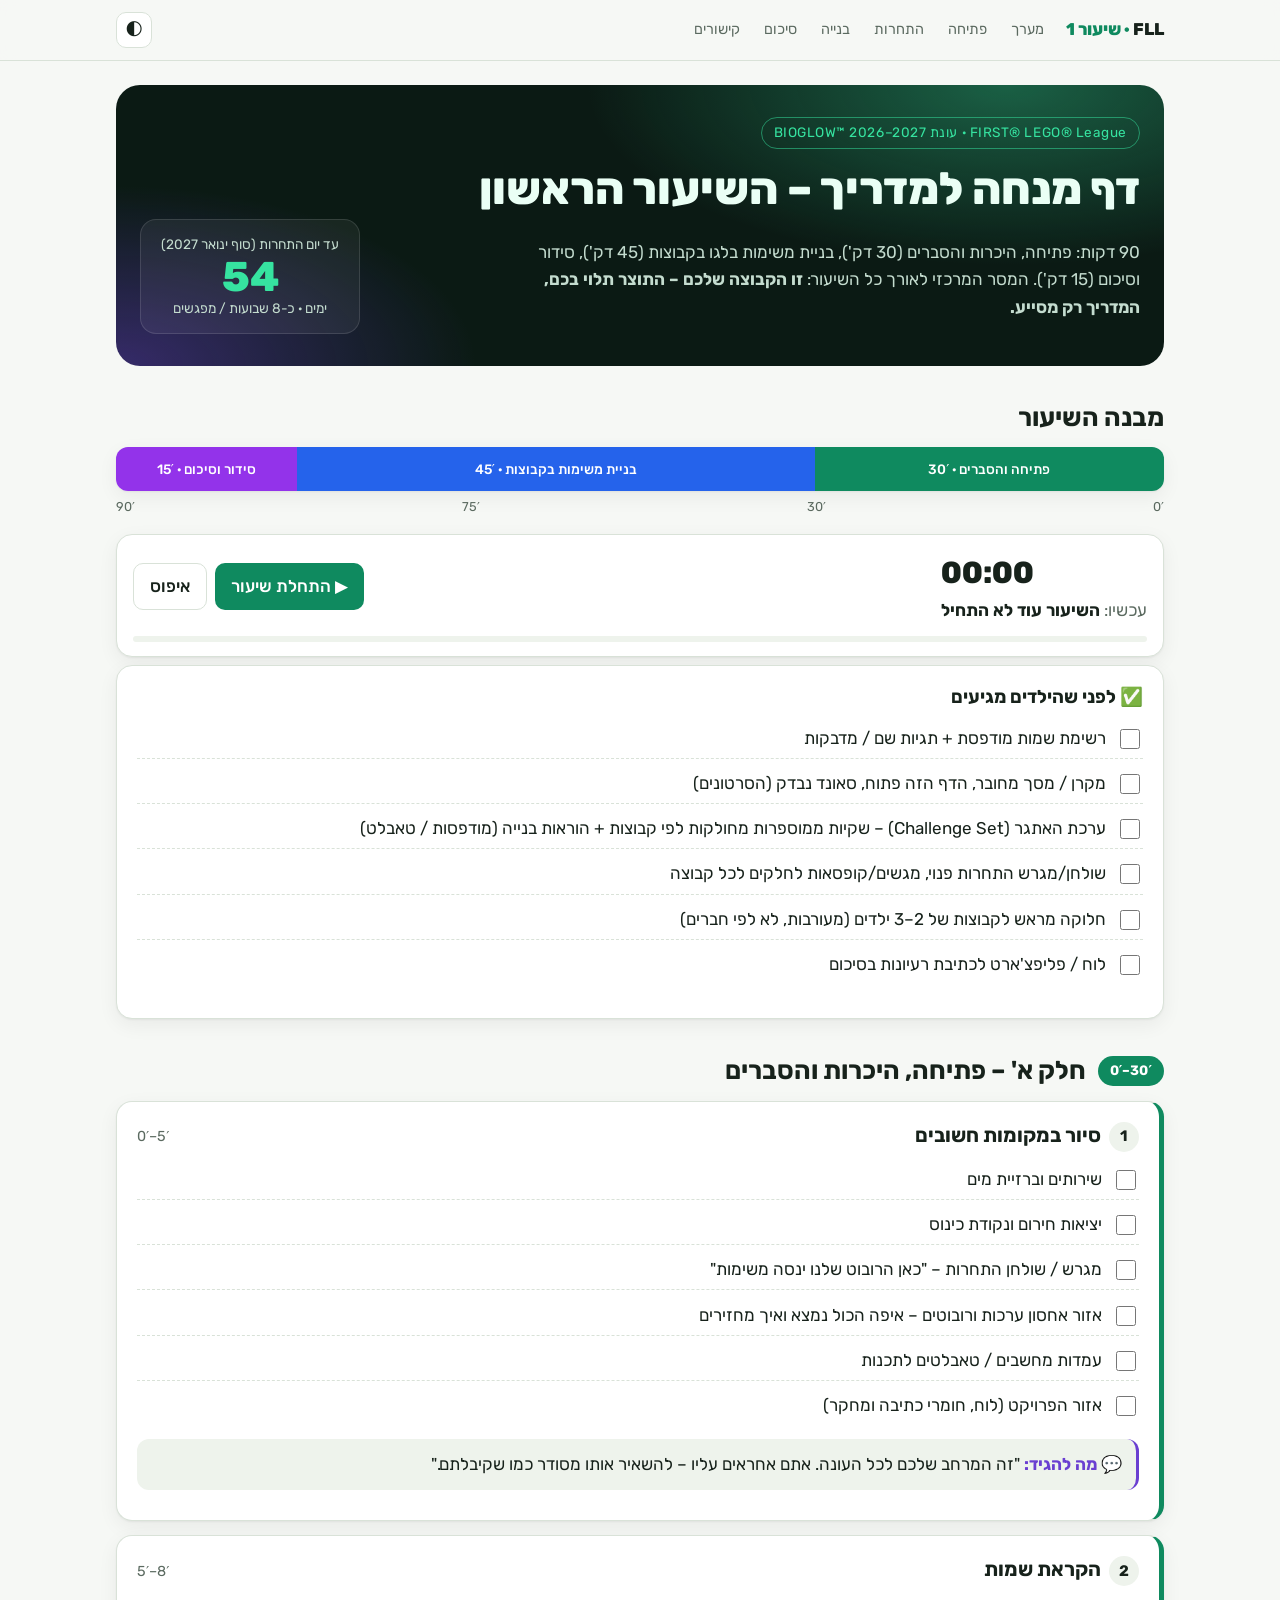
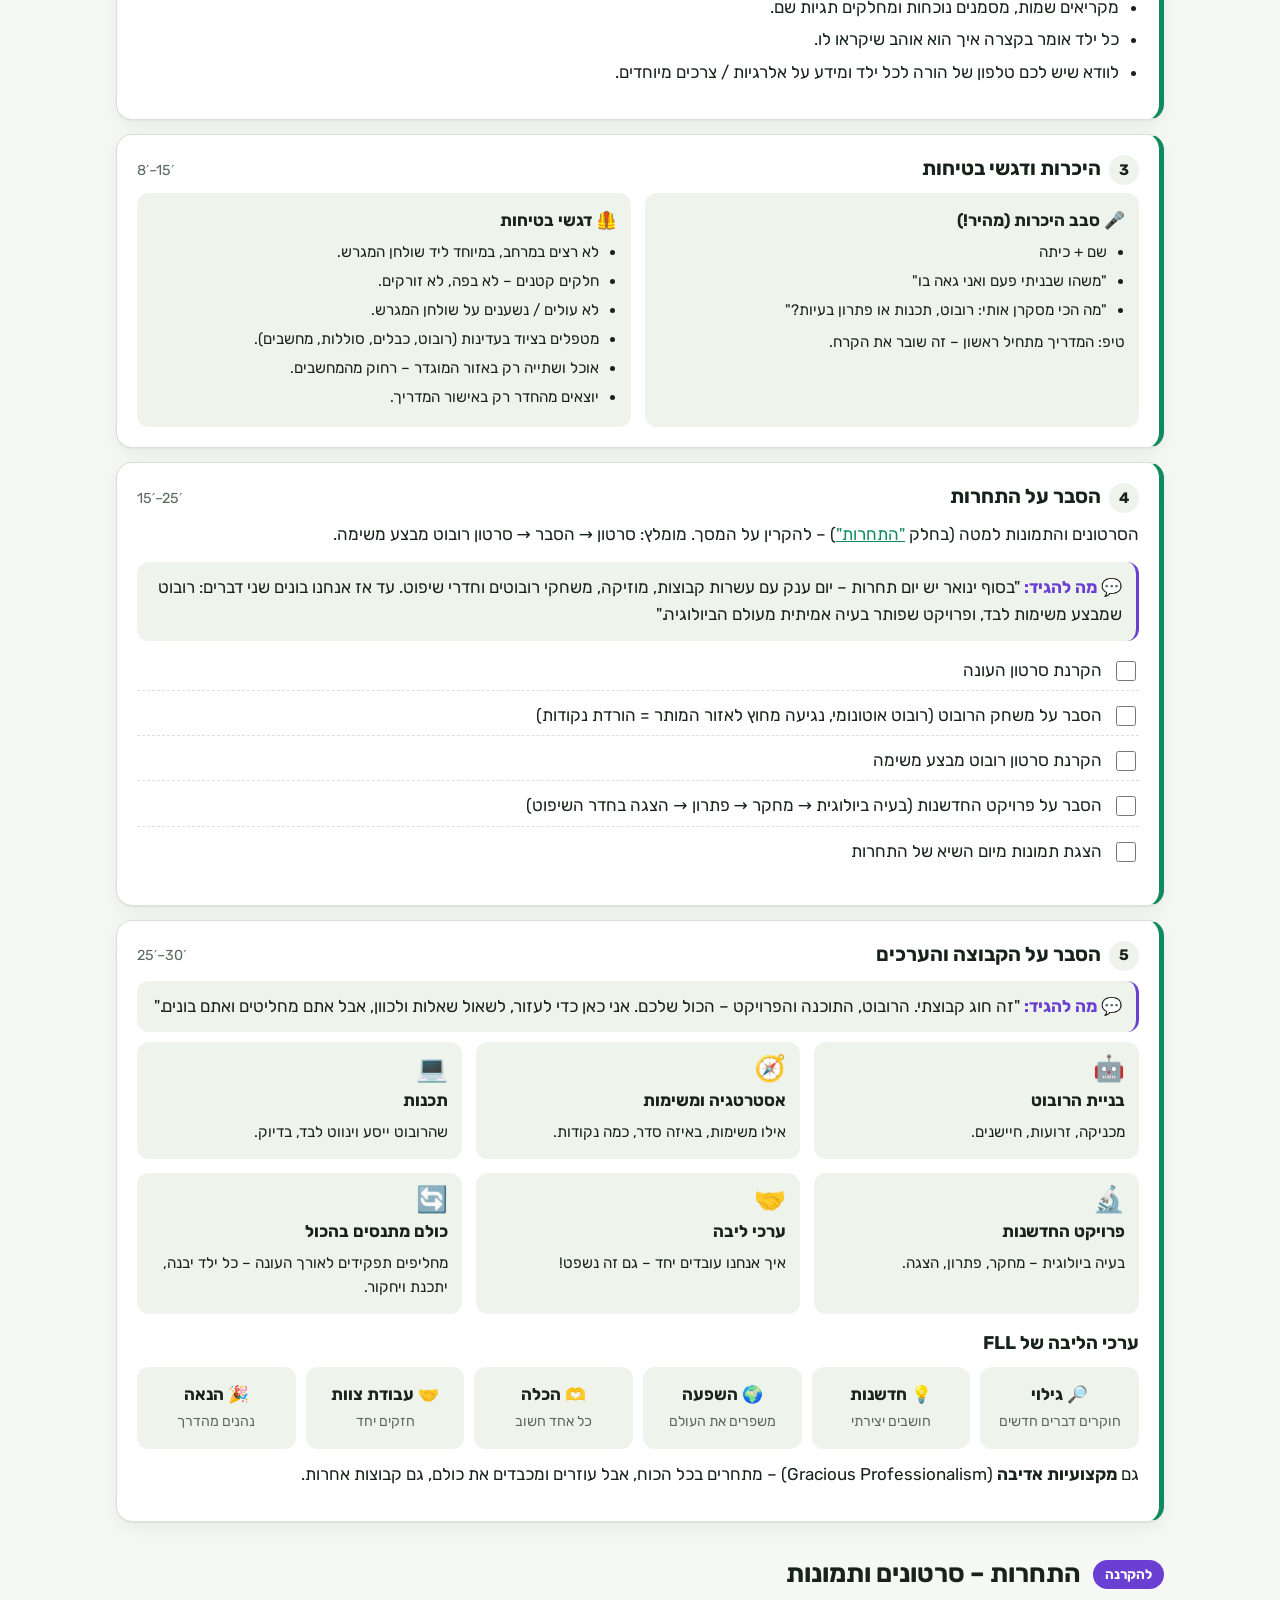
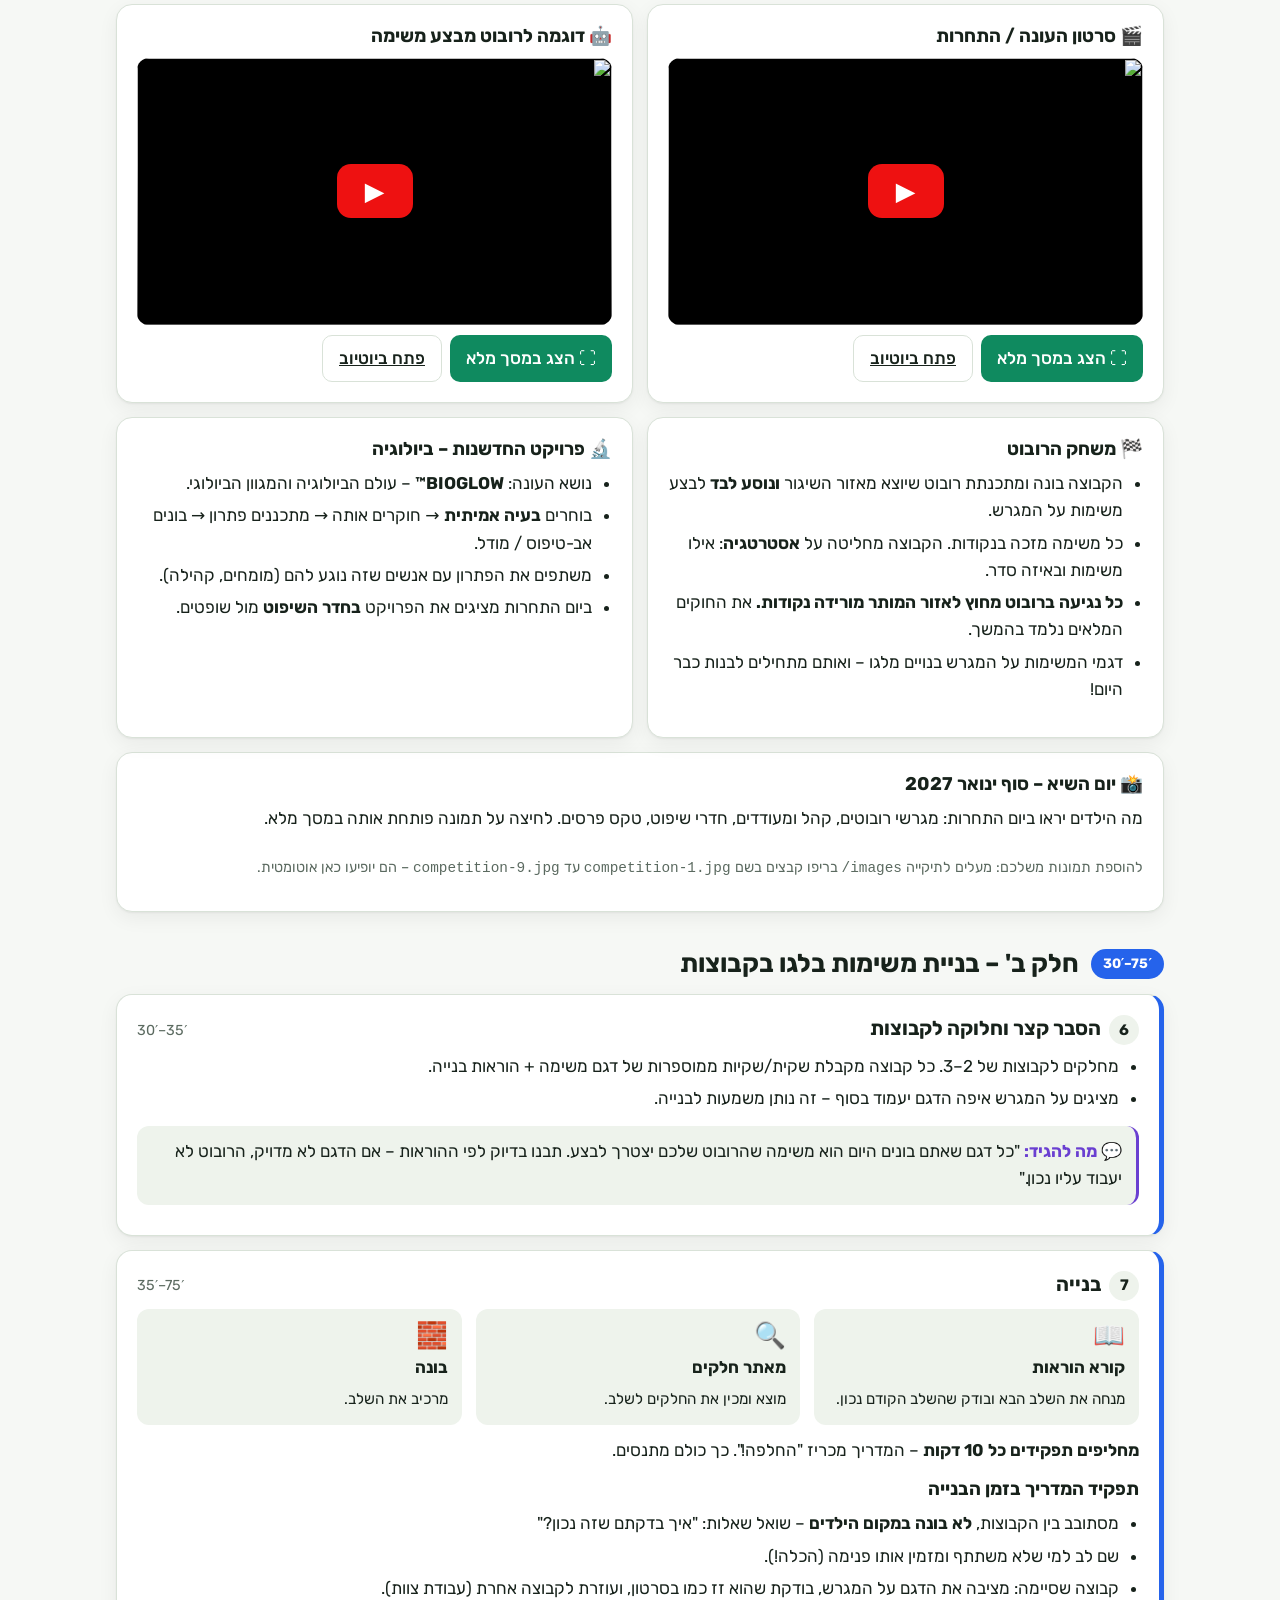
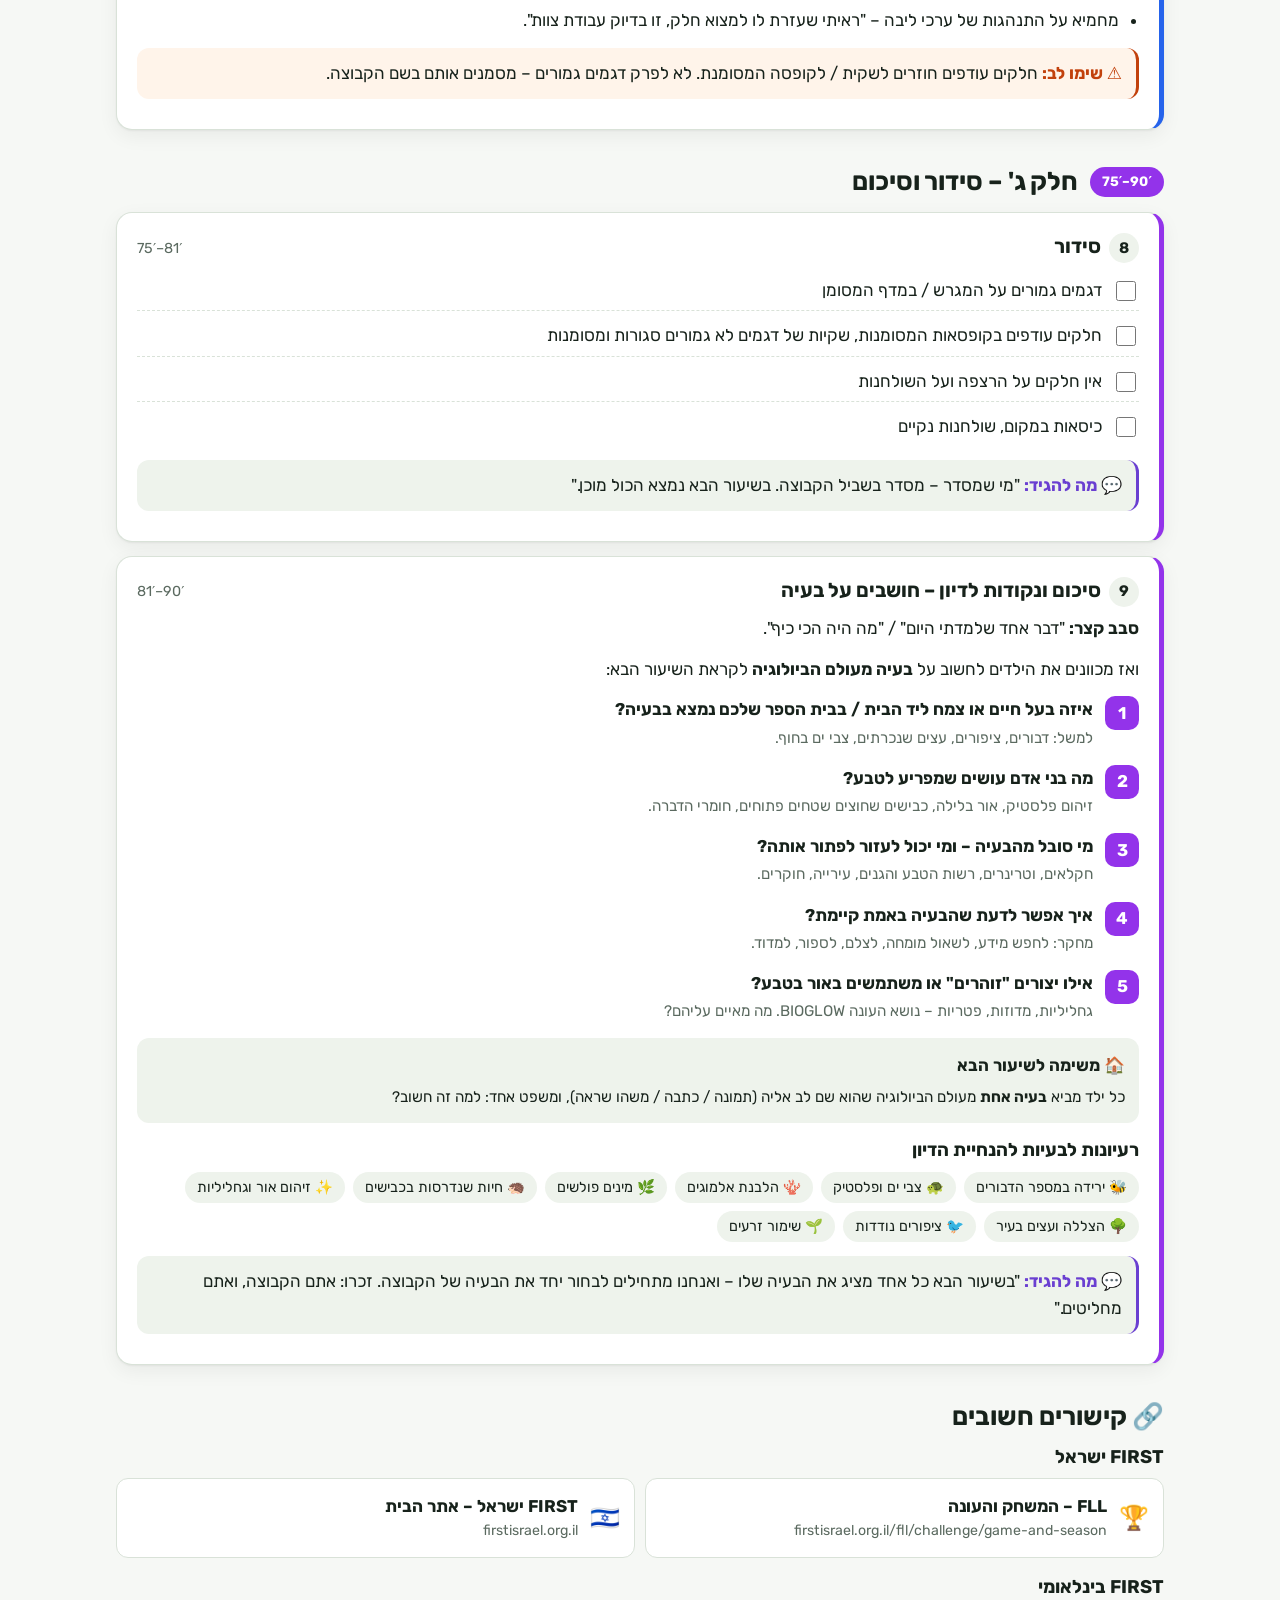
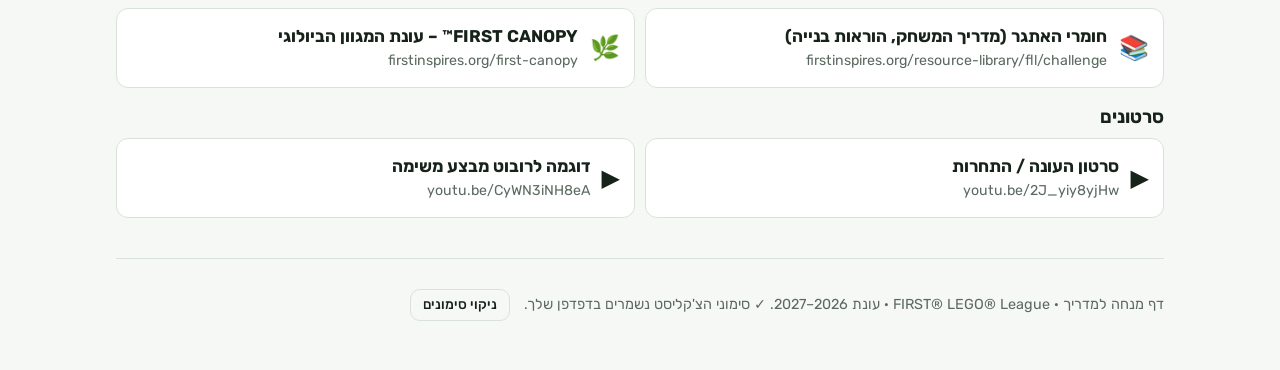
==== index.html @ 3167ffc7 "Add first-lesson instructor guide site for FLL Co-Authored-By: Claude Opus 5.5 <noreply@anthropic.co" ====
<!doctype html>
<html lang="he" dir="rtl">
<head>
<meta charset="utf-8">
<meta name="viewport" content="width=device-width, initial-scale=1">
<title>FLL – שיעור ראשון</title>
<meta name="description" content="דף מנחה למדריך לשיעור הראשון עם קבוצת FIRST LEGO League – עונת BIOGLOW">
<link rel="preconnect" href="https://fonts.googleapis.com">
<link rel="preconnect" href="https://fonts.gstatic.com" crossorigin>
<link href="https://fonts.googleapis.com/css2?family=Rubik:wght@400;500;700;800&display=swap" rel="stylesheet">
<style>
  :root {
    --bg: #f6f8f5;
    --surface: #ffffff;
    --surface-2: #eef3ec;
    --text: #17221b;
    --muted: #5b6a60;
    --line: #d9e2d8;
    --accent: #0f8a5f;
    --accent-2: #6a3fd1;
    --glow: #36e3a0;
    --warn: #c2410c;
    --warn-bg: #fff4ea;
    --s1: #0f8a5f;   /* פתיחה */
    --s2: #2563eb;   /* בנייה */
    --s3: #9333ea;   /* סיכום */
    --shadow: 0 1px 2px rgba(0,0,0,.05), 0 6px 20px rgba(0,0,0,.06);
    --radius: 16px;
  }
  @media (prefers-color-scheme: dark) {
    :root:not([data-theme="light"]) {
      --bg: #0d1411; --surface: #141d18; --surface-2: #1b2620; --text: #e7efe9;
      --muted: #9fb0a5; --line: #26332c; --accent: #34d399; --accent-2: #a78bfa;
      --warn: #fb923c; --warn-bg: #2a1b10; --s1: #34d399; --s2: #60a5fa; --s3: #c084fc;
      --shadow: 0 1px 2px rgba(0,0,0,.4), 0 6px 20px rgba(0,0,0,.3);
    }
  }
  :root[data-theme="dark"] {
    --bg: #0d1411; --surface: #141d18; --surface-2: #1b2620; --text: #e7efe9;
    --muted: #9fb0a5; --line: #26332c; --accent: #34d399; --accent-2: #a78bfa;
    --warn: #fb923c; --warn-bg: #2a1b10; --s1: #34d399; --s2: #60a5fa; --s3: #c084fc;
    --shadow: 0 1px 2px rgba(0,0,0,.4), 0 6px 20px rgba(0,0,0,.3);
  }

  * { box-sizing: border-box; }
  html { scroll-behavior: smooth; scroll-padding-top: 76px; }
  body {
    margin: 0; background: var(--bg); color: var(--text);
    font-family: "Rubik", system-ui, -apple-system, "Segoe UI", Arial, sans-serif;
    font-size: 17px; line-height: 1.6;
  }
  a { color: var(--accent); }
  h1, h2, h3 { line-height: 1.25; margin: 0 0 .5em; }
  h2 { font-size: 1.6rem; }
  h3 { font-size: 1.15rem; }
  p { margin: 0 0 .8em; }
  ul { margin: 0 0 .8em; padding-inline-start: 1.2em; }
  li { margin-bottom: .3em; }

  .wrap { max-width: 1080px; margin: 0 auto; padding: 0 16px; }

  /* top bar */
  .topbar {
    position: sticky; top: 0; z-index: 20; background: color-mix(in srgb, var(--bg) 88%, transparent);
    backdrop-filter: blur(8px); border-bottom: 1px solid var(--line);
  }
  .topbar .wrap { display: flex; align-items: center; gap: 12px; height: 60px; }
  .brand { font-weight: 800; white-space: nowrap; }
  .brand span { color: var(--accent); }
  .nav { display: flex; gap: 4px; overflow-x: auto; flex: 1; scrollbar-width: none; }
  .nav::-webkit-scrollbar { display: none; }
  .nav a {
    text-decoration: none; color: var(--muted); padding: 6px 10px; border-radius: 999px;
    font-size: .9rem; white-space: nowrap;
  }
  .nav a:hover { background: var(--surface-2); color: var(--text); }
  .icon-btn {
    border: 1px solid var(--line); background: var(--surface); color: var(--text);
    border-radius: 10px; height: 36px; min-width: 36px; cursor: pointer; font: inherit;
  }

  /* hero */
  .hero {
    margin: 24px 0; padding: 32px 24px; border-radius: 24px; color: #eafff5;
    background:
      radial-gradient(700px 300px at 85% 0%, rgba(54,227,160,.35), transparent 60%),
      radial-gradient(600px 300px at 0% 100%, rgba(106,63,209,.45), transparent 60%),
      #0b1a14;
    position: relative; overflow: hidden;
  }
  .hero h1 { font-size: clamp(1.8rem, 5vw, 2.8rem); font-weight: 800; }
  .hero .tag {
    display: inline-block; font-size: .85rem; letter-spacing: .04em; padding: 4px 12px;
    border: 1px solid rgba(54,227,160,.5); border-radius: 999px; color: var(--glow); margin-bottom: 12px;
  }
  .hero p { color: #c4dccf; max-width: 640px; }
  .hero-grid { display: grid; grid-template-columns: 1fr auto; gap: 24px; align-items: end; }
  .countdown {
    background: rgba(255,255,255,.06); border: 1px solid rgba(255,255,255,.12); border-radius: 16px;
    padding: 14px 18px; text-align: center; min-width: 220px;
  }
  .countdown .num { font-size: 2.6rem; font-weight: 800; color: var(--glow); line-height: 1; }
  .countdown .lbl { font-size: .85rem; color: #c4dccf; }
  @media (max-width: 720px) { .hero-grid { grid-template-columns: 1fr; } .countdown { min-width: 0; } }

  /* timeline bar */
  .timeline { display: flex; height: 44px; border-radius: 12px; overflow: hidden; margin: 8px 0 6px; box-shadow: var(--shadow); }
  .timeline a {
    display: flex; align-items: center; justify-content: center; color: #fff; text-decoration: none;
    font-size: .85rem; font-weight: 500; padding: 0 6px; text-align: center; line-height: 1.2;
  }
  .timeline .t1 { flex: 30; background: var(--s1); }
  .timeline .t2 { flex: 45; background: var(--s2); }
  .timeline .t3 { flex: 15; background: var(--s3); }
  :root[data-theme="dark"] .timeline a, :root:not([data-theme="light"]) .timeline a { color: #fff; }
  @media (prefers-color-scheme: dark) { :root:not([data-theme="light"]) .timeline a { color: #0d1411; } }
  :root[data-theme="dark"] .timeline a { color: #0d1411; }
  .ticks { display: flex; justify-content: space-between; color: var(--muted); font-size: .8rem; direction: rtl; }

  /* lesson clock */
  .clock {
    display: flex; flex-wrap: wrap; gap: 12px; align-items: center; justify-content: space-between;
    background: var(--surface); border: 1px solid var(--line); border-radius: var(--radius);
    padding: 14px 16px; margin: 16px 0 8px; box-shadow: var(--shadow);
  }
  .clock .time { font-variant-numeric: tabular-nums; font-size: 1.9rem; font-weight: 800; direction: ltr; }
  .clock .now { color: var(--muted); }
  .clock .now b { color: var(--text); }
  .btn {
    border: 0; border-radius: 10px; padding: 9px 16px; font: inherit; font-weight: 500; cursor: pointer;
    background: var(--accent); color: #fff;
  }
  @media (prefers-color-scheme: dark) { :root:not([data-theme="light"]) .btn { color: #0d1411; } }
  :root[data-theme="dark"] .btn { color: #0d1411; }
  .btn.ghost { background: transparent; color: var(--text); border: 1px solid var(--line); }
  .progress { height: 6px; background: var(--surface-2); border-radius: 99px; overflow: hidden; width: 100%; }
  .progress > div { height: 100%; width: 0; background: linear-gradient(90deg, var(--s3), var(--s2), var(--s1)); transition: width .5s; }

  /* sections */
  section.block { margin: 36px 0; }
  .phase-head { display: flex; align-items: center; gap: 12px; margin-bottom: 14px; flex-wrap: wrap; }
  .phase-head .pill {
    font-weight: 700; font-size: .85rem; padding: 4px 12px; border-radius: 999px; color: #fff; direction: ltr;
  }
  @media (prefers-color-scheme: dark) { :root:not([data-theme="light"]) .phase-head .pill { color: #0d1411; } }
  :root[data-theme="dark"] .phase-head .pill { color: #0d1411; }
  .phase-head h2 { margin: 0; }

  .card {
    background: var(--surface); border: 1px solid var(--line); border-radius: var(--radius);
    padding: 20px; box-shadow: var(--shadow); margin-bottom: 14px;
  }
  .step { border-inline-start: 5px solid var(--s1); }
  .step.build { border-inline-start-color: var(--s2); }
  .step.wrapup { border-inline-start-color: var(--s3); }
  .step-head { display: flex; gap: 12px; align-items: baseline; justify-content: space-between; flex-wrap: wrap; margin-bottom: 8px; }
  .step-head h3 { margin: 0; font-size: 1.25rem; }
  .step-num {
    display: inline-flex; width: 30px; height: 30px; border-radius: 50%; align-items: center; justify-content: center;
    background: var(--surface-2); font-weight: 700; margin-inline-end: 8px; font-size: .95rem;
  }
  .when { color: var(--muted); font-size: .9rem; white-space: nowrap; direction: ltr; }
  .say {
    background: var(--surface-2); border-radius: 12px; padding: 12px 14px; margin: 10px 0;
    border-inline-start: 3px solid var(--accent-2);
  }
  .say::before { content: "💬 מה להגיד: "; font-weight: 700; color: var(--accent-2); }
  .warn {
    background: var(--warn-bg); border-radius: 12px; padding: 12px 14px; margin: 10px 0;
    border-inline-start: 3px solid var(--warn);
  }
  .warn strong { color: var(--warn); }

  /* checklist */
  .check { list-style: none; padding: 0; }
  .check li { display: flex; gap: 10px; align-items: flex-start; padding: 6px 0; border-bottom: 1px dashed var(--line); }
  .check li:last-child { border-bottom: 0; }
  .check input { width: 20px; height: 20px; margin-top: 4px; accent-color: var(--accent); flex-shrink: 0; cursor: pointer; }
  .check label { cursor: pointer; }
  .check input:checked + label { color: var(--muted); text-decoration: line-through; }

  .grid2 { display: grid; grid-template-columns: repeat(2, 1fr); gap: 14px; }
  .grid3 { display: grid; grid-template-columns: repeat(3, 1fr); gap: 14px; }
  @media (max-width: 820px) { .grid3 { grid-template-columns: repeat(2, 1fr); } }
  @media (max-width: 620px) { .grid2, .grid3 { grid-template-columns: 1fr; } }

  .mini { background: var(--surface-2); border-radius: 12px; padding: 14px; }
  .mini h4 { margin: 0 0 6px; font-size: 1.05rem; }
  .mini p, .mini ul { margin: 0; font-size: .95rem; }
  .emoji { font-size: 1.6rem; line-height: 1; display: block; margin-bottom: 6px; }

  /* values */
  .values { display: grid; grid-template-columns: repeat(6, 1fr); gap: 10px; margin: 12px 0; }
  @media (max-width: 820px) { .values { grid-template-columns: repeat(3, 1fr); } }
  .value { text-align: center; padding: 14px 8px; border-radius: 12px; background: var(--surface-2); }
  .value b { display: block; font-size: 1.05rem; }
  .value small { color: var(--muted); }

  /* videos */
  .video { position: relative; aspect-ratio: 16/9; border-radius: 12px; overflow: hidden; background: #000; }
  .video iframe, .video img { position: absolute; inset: 0; width: 100%; height: 100%; border: 0; object-fit: cover; }
  .video .play {
    position: absolute; inset: 0; display: flex; align-items: center; justify-content: center; cursor: pointer;
    background: linear-gradient(transparent 40%, rgba(0,0,0,.55)); border: 0; width: 100%; color: #fff; font: inherit;
  }
  .video .play span {
    width: 76px; height: 54px; border-radius: 14px; background: #e11; display: flex; align-items: center; justify-content: center; font-size: 1.6rem;
  }
  .video-actions { display: flex; gap: 8px; margin-top: 10px; flex-wrap: wrap; }

  /* presenter overlay */
  .stage {
    position: fixed; inset: 0; background: #000; z-index: 100; display: none; align-items: center; justify-content: center; flex-direction: column;
  }
  .stage.open { display: flex; }
  .stage .frame { width: min(96vw, calc(90vh * 16 / 9)); aspect-ratio: 16/9; }
  .stage .frame iframe { width: 100%; height: 100%; border: 0; }
  .stage .close {
    position: absolute; top: 14px; left: 14px; background: rgba(255,255,255,.15); color: #fff; border: 0;
    border-radius: 999px; padding: 8px 16px; font: inherit; cursor: pointer;
  }
  .stage .frame img { width: 100%; height: 100%; object-fit: contain; }

  /* gallery */
  .gallery { display: grid; grid-template-columns: repeat(3, 1fr); gap: 10px; }
  @media (max-width: 620px) { .gallery { grid-template-columns: repeat(2, 1fr); } }
  .gallery figure { margin: 0; border-radius: 12px; overflow: hidden; background: var(--surface-2); cursor: zoom-in; position: relative; aspect-ratio: 4/3; }
  .gallery img { width: 100%; height: 100%; object-fit: cover; display: block; }
  .gallery figcaption {
    position: absolute; bottom: 0; inset-inline: 0; padding: 8px 10px; font-size: .85rem; color: #fff;
    background: linear-gradient(transparent, rgba(0,0,0,.7));
  }

  /* links */
  .links { display: grid; grid-template-columns: repeat(2, 1fr); gap: 10px; }
  @media (max-width: 620px) { .links { grid-template-columns: 1fr; } }
  .link {
    display: flex; gap: 12px; align-items: center; padding: 14px; border-radius: 12px; text-decoration: none;
    background: var(--surface); border: 1px solid var(--line); color: var(--text);
  }
  .link:hover { border-color: var(--accent); }
  .link .ico { font-size: 1.5rem; }
  .link small { display: block; color: var(--muted); direction: ltr; text-align: right; word-break: break-all; }

  /* discussion */
  .q { counter-increment: q; position: relative; padding-inline-start: 46px; margin-bottom: 14px; }
  .q::before {
    content: counter(q); position: absolute; inset-inline-start: 0; top: 0; width: 34px; height: 34px; border-radius: 10px;
    background: var(--s3); color: #fff; display: flex; align-items: center; justify-content: center; font-weight: 700;
  }
  @media (prefers-color-scheme: dark) { :root:not([data-theme="light"]) .q::before { color: #0d1411; } }
  :root[data-theme="dark"] .q::before { color: #0d1411; }
  .qs { counter-reset: q; }
  .q b { display: block; }
  .q span { color: var(--muted); font-size: .95rem; }

  .chips { display: flex; flex-wrap: wrap; gap: 8px; margin-top: 8px; }
  .chip { background: var(--surface-2); border-radius: 999px; padding: 4px 12px; font-size: .9rem; }

  footer { color: var(--muted); font-size: .9rem; padding: 30px 0 50px; border-top: 1px solid var(--line); margin-top: 40px; }

  @media print {
    .topbar, .clock, .video-actions, .stage, .icon-btn { display: none !important; }
    .card { box-shadow: none; break-inside: avoid; }
    body { background: #fff; }
  }
</style>
</head>
<body>

<header class="topbar">
  <div class="wrap">
    <div class="brand">FLL <span>· שיעור 1</span></div>
    <nav class="nav" aria-label="ניווט">
      <a href="#plan">מערך</a>
      <a href="#opening">פתיחה</a>
      <a href="#competition">התחרות</a>
      <a href="#build">בנייה</a>
      <a href="#wrapup">סיכום</a>
      <a href="#links">קישורים</a>
    </nav>
    <button class="icon-btn" id="themeBtn" title="מצב תצוגה" aria-label="החלפת מצב תצוגה">🌓</button>
  </div>
</header>

<main class="wrap">

  <!-- HERO -->
  <div class="hero">
    <div class="hero-grid">
      <div>
        <div class="tag">FIRST® LEGO® League · עונת BIOGLOW™ 2026–2027</div>
        <h1>דף מנחה למדריך – השיעור הראשון</h1>
        <p>90 דקות: פתיחה, היכרות והסברים (30 דק'), בניית משימות בלגו בקבוצות (45 דק'), סידור וסיכום (15 דק').
           המסר המרכזי לאורך כל השיעור: <b>זו הקבוצה שלכם – התוצר תלוי בכם, המדריך רק מסייע.</b></p>
      </div>
      <div class="countdown" aria-live="polite">
        <div class="lbl">עד יום התחרות (סוף ינואר 2027)</div>
        <div class="num" id="daysLeft">–</div>
        <div class="lbl" id="weeksLeft">ימים</div>
      </div>
    </div>
  </div>

  <!-- PLAN -->
  <section id="plan" class="block">
    <h2>מבנה השיעור</h2>
    <div class="timeline" role="list">
      <a class="t1" href="#opening" role="listitem">פתיחה והסברים · 30′</a>
      <a class="t2" href="#build" role="listitem">בניית משימות בקבוצות · 45′</a>
      <a class="t3" href="#wrapup" role="listitem">סידור וסיכום · 15′</a>
    </div>
    <div class="ticks"><span>0′</span><span>30′</span><span>75′</span><span>90′</span></div>

    <div class="clock">
      <div>
        <div class="time" id="clock">00:00</div>
        <div class="now">עכשיו: <b id="nowStep">השיעור עוד לא התחיל</b></div>
      </div>
      <div style="display:flex; gap:8px; flex-wrap:wrap;">
        <button class="btn" id="startBtn">▶ התחלת שיעור</button>
        <button class="btn ghost" id="resetBtn">איפוס</button>
      </div>
      <div class="progress"><div id="bar"></div></div>
    </div>

    <div class="card">
      <h3>✅ לפני שהילדים מגיעים</h3>
      <ul class="check" data-store="prep">
        <li><input type="checkbox" id="p1"><label for="p1">רשימת שמות מודפסת + תגיות שם / מדבקות</label></li>
        <li><input type="checkbox" id="p2"><label for="p2">מקרן / מסך מחובר, הדף הזה פתוח, סאונד נבדק (הסרטונים)</label></li>
        <li><input type="checkbox" id="p3"><label for="p3">ערכת האתגר (Challenge Set) – שקיות ממוספרות מחולקות לפי קבוצות + הוראות בנייה (מודפסות / טאבלט)</label></li>
        <li><input type="checkbox" id="p4"><label for="p4">שולחן/מגרש התחרות פנוי, מגשים/קופסאות לחלקים לכל קבוצה</label></li>
        <li><input type="checkbox" id="p5"><label for="p5">חלוקה מראש לקבוצות של 2–3 ילדים (מעורבות, לא לפי חברים)</label></li>
        <li><input type="checkbox" id="p6"><label for="p6">לוח / פליפצ'ארט לכתיבת רעיונות בסיכום</label></li>
      </ul>
    </div>
  </section>

  <!-- PHASE 1 -->
  <section id="opening" class="block">
    <div class="phase-head">
      <span class="pill" style="background:var(--s1)">0′–30′</span>
      <h2>חלק א' – פתיחה, היכרות והסברים</h2>
    </div>

    <article class="card step" id="s-tour">
      <div class="step-head">
        <h3><span class="step-num">1</span>סיור במקומות חשובים</h3>
        <span class="when">0′–5′</span>
      </div>
      <ul class="check" data-store="tour">
        <li><input type="checkbox" id="t1"><label for="t1">שירותים וברזיית מים</label></li>
        <li><input type="checkbox" id="t2"><label for="t2">יציאות חירום ונקודת כינוס</label></li>
        <li><input type="checkbox" id="t3"><label for="t3">מגרש / שולחן התחרות – "כאן הרובוט שלנו ינסה משימות"</label></li>
        <li><input type="checkbox" id="t4"><label for="t4">אזור אחסון ערכות ורובוטים – איפה הכול נמצא ואיך מחזירים</label></li>
        <li><input type="checkbox" id="t5"><label for="t5">עמדות מחשבים / טאבלטים לתכנות</label></li>
        <li><input type="checkbox" id="t6"><label for="t6">אזור הפרויקט (לוח, חומרי כתיבה ומחקר)</label></li>
      </ul>
      <div class="say">"זה המרחב שלכם לכל העונה. אתם אחראים עליו – להשאיר אותו מסודר כמו שקיבלתם."</div>
    </article>

    <article class="card step" id="s-names">
      <div class="step-head">
        <h3><span class="step-num">2</span>הקראת שמות</h3>
        <span class="when">5′–8′</span>
      </div>
      <ul>
        <li>מקריאים שמות, מסמנים נוכחות ומחלקים תגיות שם.</li>
        <li>כל ילד אומר בקצרה איך הוא אוהב שיקראו לו.</li>
        <li>לוודא שיש לכם טלפון של הורה לכל ילד ומידע על אלרגיות / צרכים מיוחדים.</li>
      </ul>
    </article>

    <article class="card step" id="s-intro">
      <div class="step-head">
        <h3><span class="step-num">3</span>היכרות ודגשי בטיחות</h3>
        <span class="when">8′–15′</span>
      </div>
      <div class="grid2">
        <div class="mini">
          <h4>🎤 סבב היכרות (מהיר!)</h4>
          <ul>
            <li>שם + כיתה</li>
            <li>"משהו שבניתי פעם ואני גאה בו"</li>
            <li>"מה הכי מסקרן אותי: רובוט, תכנות או פתרון בעיות?"</li>
          </ul>
          <p style="margin-top:8px">טיפ: המדריך מתחיל ראשון – זה שובר את הקרח.</p>
        </div>
        <div class="mini">
          <h4>🦺 דגשי בטיחות</h4>
          <ul>
            <li>לא רצים במרחב, במיוחד ליד שולחן המגרש.</li>
            <li>חלקים קטנים – לא בפה, לא זורקים.</li>
            <li>לא עולים / נשענים על שולחן המגרש.</li>
            <li>מטפלים בציוד בעדינות (רובוט, כבלים, סוללות, מחשבים).</li>
            <li>אוכל ושתייה רק באזור המוגדר – רחוק מהמחשבים.</li>
            <li>יוצאים מהחדר רק באישור המדריך.</li>
          </ul>
        </div>
      </div>
    </article>

    <article class="card step" id="s-competition">
      <div class="step-head">
        <h3><span class="step-num">4</span>הסבר על התחרות</h3>
        <span class="when">15′–25′</span>
      </div>
      <p>הסרטונים והתמונות למטה (בחלק <a href="#competition">"התחרות"</a>) – להקרין על המסך. מומלץ: סרטון → הסבר → סרטון רובוט מבצע משימה.</p>
      <div class="say">"בסוף ינואר יש יום תחרות – יום ענק עם עשרות קבוצות, מוזיקה, משחקי רובוטים וחדרי שיפוט. עד אז אנחנו בונים שני דברים: רובוט שמבצע משימות לבד, ופרויקט שפותר בעיה אמיתית מעולם הביולוגיה."</div>
      <ul class="check" data-store="comp">
        <li><input type="checkbox" id="c1"><label for="c1">הקרנת סרטון העונה</label></li>
        <li><input type="checkbox" id="c2"><label for="c2">הסבר על משחק הרובוט (רובוט אוטונומי, נגיעה מחוץ לאזור המותר = הורדת נקודות)</label></li>
        <li><input type="checkbox" id="c3"><label for="c3">הקרנת סרטון רובוט מבצע משימה</label></li>
        <li><input type="checkbox" id="c4"><label for="c4">הסבר על פרויקט החדשנות (בעיה ביולוגית → מחקר → פתרון → הצגה בחדר השיפוט)</label></li>
        <li><input type="checkbox" id="c5"><label for="c5">הצגת תמונות מיום השיא של התחרות</label></li>
      </ul>
    </article>

    <article class="card step" id="s-team">
      <div class="step-head">
        <h3><span class="step-num">5</span>הסבר על הקבוצה והערכים</h3>
        <span class="when">25′–30′</span>
      </div>
      <div class="say">"זה חוג קבוצתי. הרובוט, התוכנה והפרויקט – הכול שלכם. אני כאן כדי לעזור, לשאול שאלות ולכוון, אבל אתם מחליטים ואתם בונים."</div>
      <div class="grid3">
        <div class="mini"><span class="emoji">🤖</span><h4>בניית הרובוט</h4><p>מכניקה, זרועות, חיישנים.</p></div>
        <div class="mini"><span class="emoji">🧭</span><h4>אסטרטגיה ומשימות</h4><p>אילו משימות, באיזה סדר, כמה נקודות.</p></div>
        <div class="mini"><span class="emoji">💻</span><h4>תכנות</h4><p>שהרובוט ייסע וינווט לבד, בדיוק.</p></div>
        <div class="mini"><span class="emoji">🔬</span><h4>פרויקט החדשנות</h4><p>בעיה ביולוגית – מחקר, פתרון, הצגה.</p></div>
        <div class="mini"><span class="emoji">🤝</span><h4>ערכי ליבה</h4><p>איך אנחנו עובדים יחד – גם זה נשפט!</p></div>
        <div class="mini"><span class="emoji">🔄</span><h4>כולם מתנסים בהכול</h4><p>מחליפים תפקידים לאורך העונה – כל ילד יבנה, יתכנת ויחקור.</p></div>
      </div>
      <h3 style="margin-top:18px">ערכי הליבה של FLL</h3>
      <div class="values">
        <div class="value"><b>🔎 גילוי</b><small>חוקרים דברים חדשים</small></div>
        <div class="value"><b>💡 חדשנות</b><small>חושבים יצירתי</small></div>
        <div class="value"><b>🌍 השפעה</b><small>משפרים את העולם</small></div>
        <div class="value"><b>🫶 הכלה</b><small>כל אחד חשוב</small></div>
        <div class="value"><b>🤝 עבודת צוות</b><small>חזקים יחד</small></div>
        <div class="value"><b>🎉 הנאה</b><small>נהנים מהדרך</small></div>
      </div>
      <p>גם <b>מקצועיות אדיבה</b> (Gracious Professionalism) – מתחרים בכל הכוח, אבל עוזרים ומכבדים את כולם, גם קבוצות אחרות.</p>
    </article>
  </section>

  <!-- COMPETITION MEDIA -->
  <section id="competition" class="block">
    <div class="phase-head">
      <span class="pill" style="background:var(--accent-2)">להקרנה</span>
      <h2>התחרות – סרטונים ותמונות</h2>
    </div>

    <div class="grid2">
      <div class="card">
        <h3>🎬 סרטון העונה / התחרות</h3>
        <div class="video" data-yt="2J_yiy8yjHw"></div>
        <div class="video-actions">
          <button class="btn" data-present="2J_yiy8yjHw">⛶ הצג במסך מלא</button>
          <a class="btn ghost" href="https://youtu.be/2J_yiy8yjHw" target="_blank" rel="noopener">פתח ביוטיוב</a>
        </div>
      </div>
      <div class="card">
        <h3>🤖 דוגמה לרובוט מבצע משימה</h3>
        <div class="video" data-yt="CyWN3iNH8eA"></div>
        <div class="video-actions">
          <button class="btn" data-present="CyWN3iNH8eA">⛶ הצג במסך מלא</button>
          <a class="btn ghost" href="https://youtu.be/CyWN3iNH8eA" target="_blank" rel="noopener">פתח ביוטיוב</a>
        </div>
      </div>
    </div>

    <div class="grid2">
      <div class="card">
        <h3>🏁 משחק הרובוט</h3>
        <ul>
          <li>הקבוצה בונה ומתכנתת רובוט שיוצא מאזור השיגור <b>ונוסע לבד</b> לבצע משימות על המגרש.</li>
          <li>כל משימה מזכה בנקודות. הקבוצה מחליטה על <b>אסטרטגיה</b>: אילו משימות ובאיזה סדר.</li>
          <li><b>כל נגיעה ברובוט מחוץ לאזור המותר מורידה נקודות.</b> את החוקים המלאים נלמד בהמשך.</li>
          <li>דגמי המשימות על המגרש בנויים מלגו – ואותם מתחילים לבנות כבר היום!</li>
        </ul>
      </div>
      <div class="card">
        <h3>🔬 פרויקט החדשנות – ביולוגיה</h3>
        <ul>
          <li>נושא העונה: <b>BIOGLOW™</b> – עולם הביולוגיה והמגוון הביולוגי.</li>
          <li>בוחרים <b>בעיה אמיתית</b> → חוקרים אותה → מתכננים פתרון → בונים אב-טיפוס / מודל.</li>
          <li>משתפים את הפתרון עם אנשים שזה נוגע להם (מומחים, קהילה).</li>
          <li>ביום התחרות מציגים את הפרויקט <b>בחדר השיפוט</b> מול שופטים.</li>
        </ul>
      </div>
    </div>

    <div class="card">
      <h3>📸 יום השיא – סוף ינואר 2027</h3>
      <p>מה הילדים יראו ביום התחרות: מגרשי רובוטים, קהל ומעודדים, חדרי שיפוט, טקס פרסים. לחיצה על תמונה פותחת אותה במסך מלא.</p>
      <div class="gallery" id="gallery"></div>
      <p id="galleryHint" style="color:var(--muted); font-size:.9rem; margin-top:10px">
        להוספת תמונות משלכם: מעלים לתיקייה <code>images/</code> בריפו קבצים בשם <code>competition-1.jpg</code> עד <code>competition-9.jpg</code> – הם יופיעו כאן אוטומטית.
      </p>
    </div>
  </section>

  <!-- PHASE 2 -->
  <section id="build" class="block">
    <div class="phase-head">
      <span class="pill" style="background:var(--s2)">30′–75′</span>
      <h2>חלק ב' – בניית משימות בלגו בקבוצות</h2>
    </div>

    <article class="card step build">
      <div class="step-head">
        <h3><span class="step-num">6</span>הסבר קצר וחלוקה לקבוצות</h3>
        <span class="when">30′–35′</span>
      </div>
      <ul>
        <li>מחלקים לקבוצות של 2–3. כל קבוצה מקבלת שקית/שקיות ממוספרות של דגם משימה + הוראות בנייה.</li>
        <li>מציגים על המגרש איפה הדגם יעמוד בסוף – זה נותן משמעות לבנייה.</li>
      </ul>
      <div class="say">"כל דגם שאתם בונים היום הוא משימה שהרובוט שלכם יצטרך לבצע. תבנו בדיוק לפי ההוראות – אם הדגם לא מדויק, הרובוט לא יעבוד עליו נכון."</div>
    </article>

    <article class="card step build">
      <div class="step-head">
        <h3><span class="step-num">7</span>בנייה</h3>
        <span class="when">35′–75′</span>
      </div>
      <div class="grid3">
        <div class="mini"><span class="emoji">📖</span><h4>קורא הוראות</h4><p>מנחה את השלב הבא ובודק שהשלב הקודם נכון.</p></div>
        <div class="mini"><span class="emoji">🔍</span><h4>מאתר חלקים</h4><p>מוצא ומכין את החלקים לשלב.</p></div>
        <div class="mini"><span class="emoji">🧱</span><h4>בונה</h4><p>מרכיב את השלב.</p></div>
      </div>
      <p style="margin-top:12px"><b>מחליפים תפקידים כל 10 דקות</b> – המדריך מכריז "החלפה!". כך כולם מתנסים.</p>

      <h3>תפקיד המדריך בזמן הבנייה</h3>
      <ul>
        <li>מסתובב בין הקבוצות, <b>לא בונה במקום הילדים</b> – שואל שאלות: "איך בדקתם שזה נכון?"</li>
        <li>שם לב למי שלא משתתף ומזמין אותו פנימה (הכלה!).</li>
        <li>קבוצה שסיימה: מציבה את הדגם על המגרש, בודקת שהוא זז כמו בסרטון, ועוזרת לקבוצה אחרת (עבודת צוות).</li>
        <li>מחמיא על התנהגות של ערכי ליבה – "ראיתי שעזרת לו למצוא חלק, זו בדיוק עבודת צוות".</li>
      </ul>
      <div class="warn"><strong>⚠ שימו לב:</strong> חלקים עודפים חוזרים לשקית / לקופסה המסומנת. לא לפרק דגמים גמורים – מסמנים אותם בשם הקבוצה.</div>
    </article>
  </section>

  <!-- PHASE 3 -->
  <section id="wrapup" class="block">
    <div class="phase-head">
      <span class="pill" style="background:var(--s3)">75′–90′</span>
      <h2>חלק ג' – סידור וסיכום</h2>
    </div>

    <article class="card step wrapup">
      <div class="step-head">
        <h3><span class="step-num">8</span>סידור</h3>
        <span class="when">75′–81′</span>
      </div>
      <ul class="check" data-store="clean">
        <li><input type="checkbox" id="k1"><label for="k1">דגמים גמורים על המגרש / במדף המסומן</label></li>
        <li><input type="checkbox" id="k2"><label for="k2">חלקים עודפים בקופסאות המסומנות, שקיות של דגמים לא גמורים סגורות ומסומנות</label></li>
        <li><input type="checkbox" id="k3"><label for="k3">אין חלקים על הרצפה ועל השולחנות</label></li>
        <li><input type="checkbox" id="k4"><label for="k4">כיסאות במקום, שולחנות נקיים</label></li>
      </ul>
      <div class="say">"מי שמסדר – מסדר בשביל הקבוצה. בשיעור הבא נמצא הכול מוכן."</div>
    </article>

    <article class="card step wrapup">
      <div class="step-head">
        <h3><span class="step-num">9</span>סיכום ונקודות לדיון – חושבים על בעיה</h3>
        <span class="when">81′–90′</span>
      </div>
      <p><b>סבב קצר:</b> "דבר אחד שלמדתי היום" / "מה היה הכי כיף".</p>
      <p>ואז מכוונים את הילדים לחשוב על <b>בעיה מעולם הביולוגיה</b> לקראת השיעור הבא:</p>

      <div class="qs">
        <div class="q"><b>איזה בעל חיים או צמח ליד הבית / בבית הספר שלכם נמצא בבעיה?</b><span>למשל: דבורים, ציפורים, עצים שנכרתים, צבי ים בחוף.</span></div>
        <div class="q"><b>מה בני אדם עושים שמפריע לטבע?</b><span>זיהום פלסטיק, אור בלילה, כבישים שחוצים שטחים פתוחים, חומרי הדברה.</span></div>
        <div class="q"><b>מי סובל מהבעיה – ומי יכול לעזור לפתור אותה?</b><span>חקלאים, וטרינרים, רשות הטבע והגנים, עירייה, חוקרים.</span></div>
        <div class="q"><b>איך אפשר לדעת שהבעיה באמת קיימת?</b><span>מחקר: לחפש מידע, לשאול מומחה, לצלם, לספור, למדוד.</span></div>
        <div class="q"><b>אילו יצורים "זוהרים" או משתמשים באור בטבע?</b><span>גחליליות, מדוזות, פטריות – נושא העונה BIOGLOW. מה מאיים עליהם?</span></div>
      </div>

      <div class="mini" style="margin-top:8px">
        <h4>🏠 משימה לשיעור הבא</h4>
        <p>כל ילד מביא <b>בעיה אחת</b> מעולם הביולוגיה שהוא שם לב אליה (תמונה / כתבה / משהו שראה), ומשפט אחד: למה זה חשוב?</p>
      </div>

      <h3 style="margin-top:16px">רעיונות לבעיות להנחיית הדיון</h3>
      <div class="chips">
        <span class="chip">🐝 ירידה במספר הדבורים</span>
        <span class="chip">🐢 צבי ים ופלסטיק</span>
        <span class="chip">🪸 הלבנת אלמוגים</span>
        <span class="chip">🌿 מינים פולשים</span>
        <span class="chip">🦔 חיות שנדרסות בכבישים</span>
        <span class="chip">✨ זיהום אור וגחליליות</span>
        <span class="chip">🌳 הצללה ועצים בעיר</span>
        <span class="chip">🐦 ציפורים נודדות</span>
        <span class="chip">🌱 שימור זרעים</span>
      </div>
      <div class="say" style="margin-top:14px">"בשיעור הבא כל אחד מציג את הבעיה שלו – ואנחנו מתחילים לבחור יחד את הבעיה של הקבוצה. זכרו: אתם הקבוצה, ואתם מחליטים."</div>
    </article>
  </section>

  <!-- LINKS -->
  <section id="links" class="block">
    <h2>🔗 קישורים חשובים</h2>
    <h3>FIRST ישראל</h3>
    <div class="links">
      <a class="link" href="https://firstisrael.org.il/fll/challenge/game-and-season" target="_blank" rel="noopener">
        <span class="ico">🏆</span><span><b>FLL – המשחק והעונה</b><small>firstisrael.org.il/fll/challenge/game-and-season</small></span>
      </a>
      <a class="link" href="https://firstisrael.org.il/" target="_blank" rel="noopener">
        <span class="ico">🇮🇱</span><span><b>FIRST ישראל – אתר הבית</b><small>firstisrael.org.il</small></span>
      </a>
    </div>
    <h3 style="margin-top:18px">FIRST בינלאומי</h3>
    <div class="links">
      <a class="link" href="https://www.firstinspires.org/resource-library/fll/challenge/challenge-and-resources" target="_blank" rel="noopener">
        <span class="ico">📚</span><span><b>חומרי האתגר (מדריך המשחק, הוראות בנייה)</b><small>firstinspires.org/resource-library/fll/challenge</small></span>
      </a>
      <a class="link" href="https://www.firstinspires.org/first-canopy" target="_blank" rel="noopener">
        <span class="ico">🌿</span><span><b>FIRST CANOPY™ – עונת המגוון הביולוגי</b><small>firstinspires.org/first-canopy</small></span>
      </a>
    </div>
    <h3 style="margin-top:18px">סרטונים</h3>
    <div class="links">
      <a class="link" href="https://youtu.be/2J_yiy8yjHw" target="_blank" rel="noopener">
        <span class="ico">▶️</span><span><b>סרטון העונה / התחרות</b><small>youtu.be/2J_yiy8yjHw</small></span>
      </a>
      <a class="link" href="https://youtu.be/CyWN3iNH8eA" target="_blank" rel="noopener">
        <span class="ico">▶️</span><span><b>דוגמה לרובוט מבצע משימה</b><small>youtu.be/CyWN3iNH8eA</small></span>
      </a>
    </div>
  </section>

  <footer>
    דף מנחה למדריך · FIRST® LEGO® League · עונת 2026–2027. ✓ סימוני הצ'קליסט נשמרים בדפדפן שלך.
    <button class="btn ghost" id="clearChecks" style="margin-inline-start:10px; padding:4px 12px; font-size:.85rem">ניקוי סימונים</button>
  </footer>
</main>

<div class="stage" id="stage" role="dialog" aria-modal="true" aria-label="הצגה במסך מלא">
  <button class="close" id="stageClose">✕ סגירה (Esc)</button>
  <div class="frame" id="stageFrame"></div>
</div>

<script>
(function () {
  const store = {
    get(k, d) { try { const v = localStorage.getItem(k); return v === null ? d : JSON.parse(v); } catch (e) { return d; } },
    set(k, v) { try { localStorage.setItem(k, JSON.stringify(v)); } catch (e) {} }
  };

  /* theme */
  const root = document.documentElement;
  const savedTheme = store.get('fll-theme', null);
  if (savedTheme) root.setAttribute('data-theme', savedTheme);
  document.getElementById('themeBtn').addEventListener('click', () => {
    const cur = root.getAttribute('data-theme') ||
      (matchMedia('(prefers-color-scheme: dark)').matches ? 'dark' : 'light');
    const next = cur === 'dark' ? 'light' : 'dark';
    root.setAttribute('data-theme', next);
    store.set('fll-theme', next);
  });

  /* countdown to end of January 2027 */
  const target = new Date('2027-01-28T09:00:00+02:00');
  const days = Math.max(0, Math.ceil((target - new Date()) / 86400000));
  document.getElementById('daysLeft').textContent = days;
  document.getElementById('weeksLeft').textContent = 'ימים · כ-' + Math.round(days / 7) + ' שבועות / מפגשים';

  /* checklists */
  const checks = store.get('fll-checks', {});
  document.querySelectorAll('.check input[type=checkbox]').forEach(cb => {
    cb.checked = !!checks[cb.id];
    cb.addEventListener('change', () => { checks[cb.id] = cb.checked; store.set('fll-checks', checks); });
  });
  document.getElementById('clearChecks').addEventListener('click', () => {
    document.querySelectorAll('.check input[type=checkbox]').forEach(cb => cb.checked = false);
    for (const k in checks) delete checks[k];
    store.set('fll-checks', checks);
  });

  /* lesson clock */
  const steps = [
    [0, 5, 'סיור במקומות חשובים', 's-tour'],
    [5, 8, 'הקראת שמות', 's-names'],
    [8, 15, 'היכרות ודגשי בטיחות', 's-intro'],
    [15, 25, 'הסבר על התחרות', 's-competition'],
    [25, 30, 'הסבר על הקבוצה והערכים', 's-team'],
    [30, 35, 'חלוקה לקבוצות', 'build'],
    [35, 75, 'בניית משימות בקבוצות', 'build'],
    [75, 81, 'סידור', 'wrapup'],
    [81, 90, 'סיכום ונקודות לדיון', 'wrapup']
  ];
  const clockEl = document.getElementById('clock');
  const nowEl = document.getElementById('nowStep');
  const bar = document.getElementById('bar');
  const startBtn = document.getElementById('startBtn');
  let startAt = store.get('fll-start', null);
  let lastStep = null;
  function tick() {
    if (!startAt) { clockEl.textContent = '00:00'; nowEl.textContent = 'השיעור עוד לא התחיל'; bar.style.width = '0'; startBtn.style.display = ''; return; }
    startBtn.style.display = 'none';
    const sec = Math.floor((Date.now() - startAt) / 1000);
    const m = Math.floor(sec / 60), s = sec % 60;
    clockEl.textContent = String(m).padStart(2, '0') + ':' + String(s).padStart(2, '0');
    bar.style.width = Math.min(100, sec / 54) + '%';
    const cur = steps.find(st => m >= st[0] && m < st[1]);
    if (cur) {
      const left = cur[1] * 60 - sec;
      nowEl.textContent = cur[2] + ' · נותרו ' + Math.floor(left / 60) + ':' + String(left % 60).padStart(2, '0');
      if (lastStep !== cur[2]) {
        if (lastStep !== null && 'vibrate' in navigator) navigator.vibrate(200);
        lastStep = cur[2];
      }
    } else {
      nowEl.textContent = m >= 90 ? 'השיעור הסתיים 🎉' : '';
    }
  }
  startBtn.addEventListener('click', () => { startAt = Date.now(); store.set('fll-start', startAt); tick(); });
  document.getElementById('resetBtn').addEventListener('click', () => { startAt = null; lastStep = null; store.set('fll-start', null); tick(); });
  tick(); setInterval(tick, 1000);

  /* youtube: lightweight thumbnail, loads player on click */
  const embed = (id, autoplay) =>
    `<iframe src="https://www.youtube-nocookie.com/embed/${id}?rel=0&modestbranding=1${autoplay ? '&autoplay=1' : ''}" title="YouTube" allow="accelerometer; autoplay; clipboard-write; encrypted-media; gyroscope; picture-in-picture; fullscreen" allowfullscreen></iframe>`;
  document.querySelectorAll('.video[data-yt]').forEach(el => {
    const id = el.dataset.yt;
    el.innerHTML = `<img src="https://i.ytimg.com/vi/${id}/hqdefault.jpg" alt="" loading="lazy"><button class="play" aria-label="נגן סרטון"><span>▶</span></button>`;
    el.querySelector('.play').addEventListener('click', () => { el.innerHTML = embed(id, true); });
  });

  /* presenter stage */
  const stage = document.getElementById('stage');
  const frame = document.getElementById('stageFrame');
  function openStage(html) {
    document.querySelectorAll('.video[data-yt] iframe').forEach(f => {
      const v = f.closest('.video'); v.innerHTML = ''; // stop inline players
      const id = v.dataset.yt;
      v.innerHTML = `<img src="https://i.ytimg.com/vi/${id}/hqdefault.jpg" alt=""><button class="play" aria-label="נגן סרטון"><span>▶</span></button>`;
      v.querySelector('.play').addEventListener('click', () => { v.innerHTML = embed(id, true); });
    });
    frame.innerHTML = html;
    stage.classList.add('open');
    if (stage.requestFullscreen) stage.requestFullscreen().catch(() => {});
  }
  function closeStage() {
    frame.innerHTML = '';
    stage.classList.remove('open');
    if (document.fullscreenElement) document.exitFullscreen().catch(() => {});
  }
  document.querySelectorAll('[data-present]').forEach(b => b.addEventListener('click', () => openStage(embed(b.dataset.present, true))));
  document.getElementById('stageClose').addEventListener('click', closeStage);
  document.addEventListener('keydown', e => { if (e.key === 'Escape' && stage.classList.contains('open')) closeStage(); });
  document.addEventListener('fullscreenchange', () => { if (!document.fullscreenElement && stage.classList.contains('open')) closeStage(); });

  /* gallery: competition-day images (local images/ first, then video stills) */
  const gallery = document.getElementById('gallery');
  const captions = ['מגרשי משחק הרובוט', 'הקבוצות בפעולה', 'חדר השיפוט', 'הקהל והמעודדים', 'טקס הפרסים', 'עבודת צוות', 'יום התחרות', 'יום התחרות', 'יום התחרות'];
  function addFig(src, cap) {
    // reserve the slot to keep order, show it only once the image actually loads
    const f = document.createElement('figure');
    f.hidden = true;
    gallery.appendChild(f);
    const probe = new Image();
    probe.onload = () => {
      f.innerHTML = `<img src="${src}" alt="${cap}"><figcaption>${cap}</figcaption>`;
      f.addEventListener('click', () => openStage(`<img src="${src}" alt="${cap}">`));
      f.hidden = false;
    };
    probe.onerror = () => f.remove();
    probe.src = src;
  }
  for (let i = 1; i <= 9; i++) addFig(`images/competition-${i}.jpg`, captions[i - 1]);
  addFig('https://i.ytimg.com/vi/2J_yiy8yjHw/hqdefault.jpg', 'מתוך סרטון התחרות');
  addFig('https://i.ytimg.com/vi/CyWN3iNH8eA/hqdefault.jpg', 'רובוט מבצע משימה');
})();
</script>
</body>
</html>
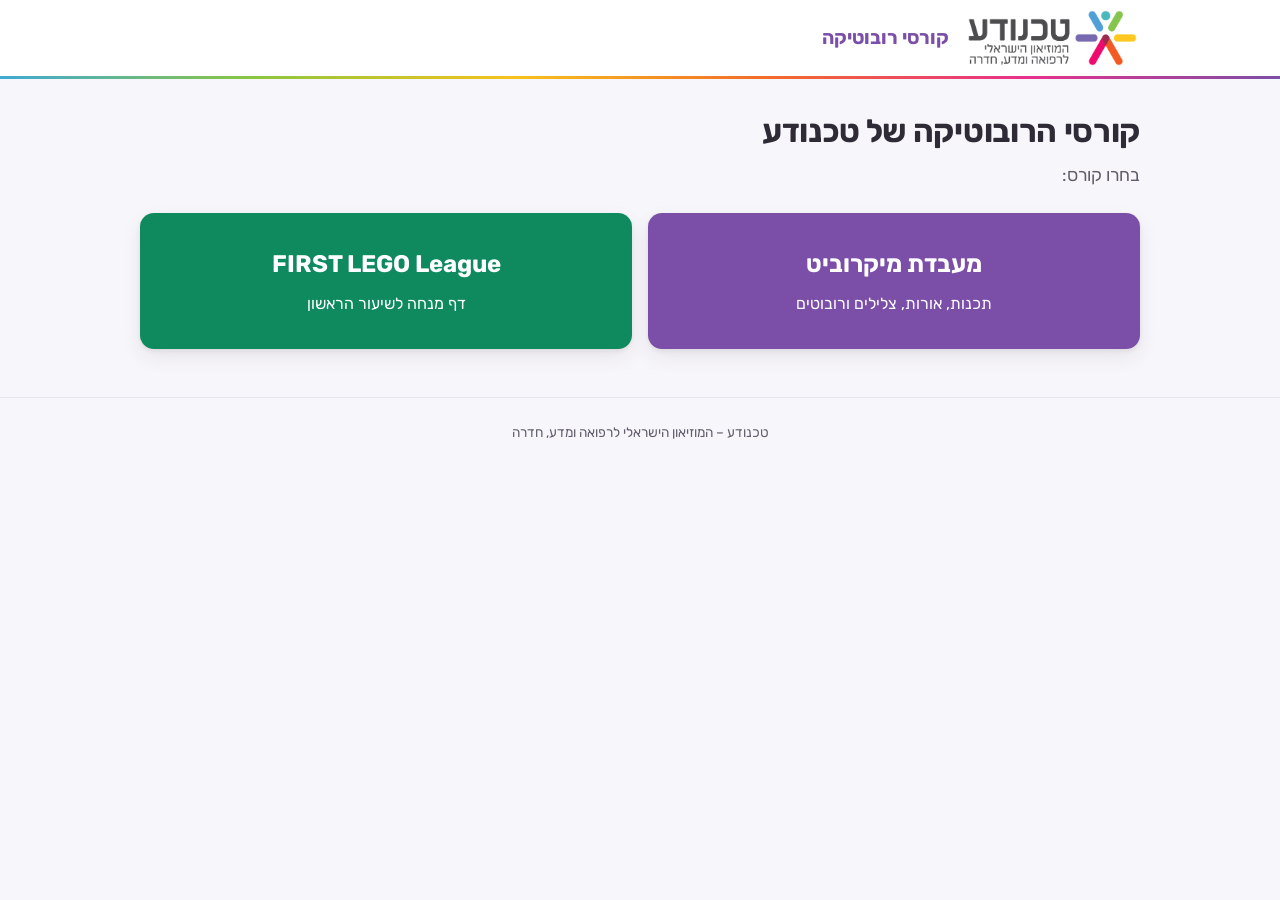
==== commit ed1624f8: "M1: דף בית ראשי, README, אפיון והוראות ל-Claude Code - index.html: דף בית זמני עם כרטיס לכל קורס (יו" ====
--- a/index.html
+++ b/index.html
@@ -3,779 +3,31 @@
 <head>
 <meta charset="utf-8">
 <meta name="viewport" content="width=device-width, initial-scale=1">
-<title>FLL – שיעור ראשון</title>
-<meta name="description" content="דף מנחה למדריך לשיעור הראשון עם קבוצת FIRST LEGO League – עונת BIOGLOW">
+<title>קורסי רובוטיקה – טכנודע</title>
+<link rel="icon" href="microbit/assets/logo.png">
 <link rel="preconnect" href="https://fonts.googleapis.com">
-<link rel="preconnect" href="https://fonts.gstatic.com" crossorigin>
-<link href="https://fonts.googleapis.com/css2?family=Rubik:wght@400;500;700;800&display=swap" rel="stylesheet">
+<link href="https://fonts.googleapis.com/css2?family=Rubik:wght@400;500;700&display=swap" rel="stylesheet">
+<!-- זמני: העיצוב של המיקרוביט, עד שיעבור ל-shared/ (משימה M2). דף הבית ייבנה מ-courses.yml במשימה M3. -->
+<link rel="stylesheet" href="microbit/assets/style.css">
 <style>
-  :root {
-    --bg: #f6f8f5;
-    --surface: #ffffff;
-    --surface-2: #eef3ec;
-    --text: #17221b;
-    --muted: #5b6a60;
-    --line: #d9e2d8;
-    --accent: #0f8a5f;
-    --accent-2: #6a3fd1;
-    --glow: #36e3a0;
-    --warn: #c2410c;
-    --warn-bg: #fff4ea;
-    --s1: #0f8a5f;   /* פתיחה */
-    --s2: #2563eb;   /* בנייה */
-    --s3: #9333ea;   /* סיכום */
-    --shadow: 0 1px 2px rgba(0,0,0,.05), 0 6px 20px rgba(0,0,0,.06);
-    --radius: 16px;
-  }
-  @media (prefers-color-scheme: dark) {
-    :root:not([data-theme="light"]) {
-      --bg: #0d1411; --surface: #141d18; --surface-2: #1b2620; --text: #e7efe9;
-      --muted: #9fb0a5; --line: #26332c; --accent: #34d399; --accent-2: #a78bfa;
-      --warn: #fb923c; --warn-bg: #2a1b10; --s1: #34d399; --s2: #60a5fa; --s3: #c084fc;
-      --shadow: 0 1px 2px rgba(0,0,0,.4), 0 6px 20px rgba(0,0,0,.3);
-    }
-  }
-  :root[data-theme="dark"] {
-    --bg: #0d1411; --surface: #141d18; --surface-2: #1b2620; --text: #e7efe9;
-    --muted: #9fb0a5; --line: #26332c; --accent: #34d399; --accent-2: #a78bfa;
-    --warn: #fb923c; --warn-bg: #2a1b10; --s1: #34d399; --s2: #60a5fa; --s3: #c084fc;
-    --shadow: 0 1px 2px rgba(0,0,0,.4), 0 6px 20px rgba(0,0,0,.3);
-  }
-
-  * { box-sizing: border-box; }
-  html { scroll-behavior: smooth; scroll-padding-top: 76px; }
-  body {
-    margin: 0; background: var(--bg); color: var(--text);
-    font-family: "Rubik", system-ui, -apple-system, "Segoe UI", Arial, sans-serif;
-    font-size: 17px; line-height: 1.6;
-  }
-  a { color: var(--accent); }
-  h1, h2, h3 { line-height: 1.25; margin: 0 0 .5em; }
-  h2 { font-size: 1.6rem; }
-  h3 { font-size: 1.15rem; }
-  p { margin: 0 0 .8em; }
-  ul { margin: 0 0 .8em; padding-inline-start: 1.2em; }
-  li { margin-bottom: .3em; }
-
-  .wrap { max-width: 1080px; margin: 0 auto; padding: 0 16px; }
-
-  /* top bar */
-  .topbar {
-    position: sticky; top: 0; z-index: 20; background: color-mix(in srgb, var(--bg) 88%, transparent);
-    backdrop-filter: blur(8px); border-bottom: 1px solid var(--line);
-  }
-  .topbar .wrap { display: flex; align-items: center; gap: 12px; height: 60px; }
-  .brand { font-weight: 800; white-space: nowrap; }
-  .brand span { color: var(--accent); }
-  .nav { display: flex; gap: 4px; overflow-x: auto; flex: 1; scrollbar-width: none; }
-  .nav::-webkit-scrollbar { display: none; }
-  .nav a {
-    text-decoration: none; color: var(--muted); padding: 6px 10px; border-radius: 999px;
-    font-size: .9rem; white-space: nowrap;
-  }
-  .nav a:hover { background: var(--surface-2); color: var(--text); }
-  .icon-btn {
-    border: 1px solid var(--line); background: var(--surface); color: var(--text);
-    border-radius: 10px; height: 36px; min-width: 36px; cursor: pointer; font: inherit;
-  }
-
-  /* hero */
-  .hero {
-    margin: 24px 0; padding: 32px 24px; border-radius: 24px; color: #eafff5;
-    background:
-      radial-gradient(700px 300px at 85% 0%, rgba(54,227,160,.35), transparent 60%),
-      radial-gradient(600px 300px at 0% 100%, rgba(106,63,209,.45), transparent 60%),
-      #0b1a14;
-    position: relative; overflow: hidden;
-  }
-  .hero h1 { font-size: clamp(1.8rem, 5vw, 2.8rem); font-weight: 800; }
-  .hero .tag {
-    display: inline-block; font-size: .85rem; letter-spacing: .04em; padding: 4px 12px;
-    border: 1px solid rgba(54,227,160,.5); border-radius: 999px; color: var(--glow); margin-bottom: 12px;
-  }
-  .hero p { color: #c4dccf; max-width: 640px; }
-  .hero-grid { display: grid; grid-template-columns: 1fr auto; gap: 24px; align-items: end; }
-  .countdown {
-    background: rgba(255,255,255,.06); border: 1px solid rgba(255,255,255,.12); border-radius: 16px;
-    padding: 14px 18px; text-align: center; min-width: 220px;
-  }
-  .countdown .num { font-size: 2.6rem; font-weight: 800; color: var(--glow); line-height: 1; }
-  .countdown .lbl { font-size: .85rem; color: #c4dccf; }
-  @media (max-width: 720px) { .hero-grid { grid-template-columns: 1fr; } .countdown { min-width: 0; } }
-
-  /* timeline bar */
-  .timeline { display: flex; height: 44px; border-radius: 12px; overflow: hidden; margin: 8px 0 6px; box-shadow: var(--shadow); }
-  .timeline a {
-    display: flex; align-items: center; justify-content: center; color: #fff; text-decoration: none;
-    font-size: .85rem; font-weight: 500; padding: 0 6px; text-align: center; line-height: 1.2;
-  }
-  .timeline .t1 { flex: 30; background: var(--s1); }
-  .timeline .t2 { flex: 45; background: var(--s2); }
-  .timeline .t3 { flex: 15; background: var(--s3); }
-  :root[data-theme="dark"] .timeline a, :root:not([data-theme="light"]) .timeline a { color: #fff; }
-  @media (prefers-color-scheme: dark) { :root:not([data-theme="light"]) .timeline a { color: #0d1411; } }
-  :root[data-theme="dark"] .timeline a { color: #0d1411; }
-  .ticks { display: flex; justify-content: space-between; color: var(--muted); font-size: .8rem; direction: rtl; }
-
-  /* lesson clock */
-  .clock {
-    display: flex; flex-wrap: wrap; gap: 12px; align-items: center; justify-content: space-between;
-    background: var(--surface); border: 1px solid var(--line); border-radius: var(--radius);
-    padding: 14px 16px; margin: 16px 0 8px; box-shadow: var(--shadow);
-  }
-  .clock .time { font-variant-numeric: tabular-nums; font-size: 1.9rem; font-weight: 800; direction: ltr; }
-  .clock .now { color: var(--muted); }
-  .clock .now b { color: var(--text); }
-  .btn {
-    border: 0; border-radius: 10px; padding: 9px 16px; font: inherit; font-weight: 500; cursor: pointer;
-    background: var(--accent); color: #fff;
-  }
-  @media (prefers-color-scheme: dark) { :root:not([data-theme="light"]) .btn { color: #0d1411; } }
-  :root[data-theme="dark"] .btn { color: #0d1411; }
-  .btn.ghost { background: transparent; color: var(--text); border: 1px solid var(--line); }
-  .progress { height: 6px; background: var(--surface-2); border-radius: 99px; overflow: hidden; width: 100%; }
-  .progress > div { height: 100%; width: 0; background: linear-gradient(90deg, var(--s3), var(--s2), var(--s1)); transition: width .5s; }
-
-  /* sections */
-  section.block { margin: 36px 0; }
-  .phase-head { display: flex; align-items: center; gap: 12px; margin-bottom: 14px; flex-wrap: wrap; }
-  .phase-head .pill {
-    font-weight: 700; font-size: .85rem; padding: 4px 12px; border-radius: 999px; color: #fff; direction: ltr;
-  }
-  @media (prefers-color-scheme: dark) { :root:not([data-theme="light"]) .phase-head .pill { color: #0d1411; } }
-  :root[data-theme="dark"] .phase-head .pill { color: #0d1411; }
-  .phase-head h2 { margin: 0; }
-
-  .card {
-    background: var(--surface); border: 1px solid var(--line); border-radius: var(--radius);
-    padding: 20px; box-shadow: var(--shadow); margin-bottom: 14px;
-  }
-  .step { border-inline-start: 5px solid var(--s1); }
-  .step.build { border-inline-start-color: var(--s2); }
-  .step.wrapup { border-inline-start-color: var(--s3); }
-  .step-head { display: flex; gap: 12px; align-items: baseline; justify-content: space-between; flex-wrap: wrap; margin-bottom: 8px; }
-  .step-head h3 { margin: 0; font-size: 1.25rem; }
-  .step-num {
-    display: inline-flex; width: 30px; height: 30px; border-radius: 50%; align-items: center; justify-content: center;
-    background: var(--surface-2); font-weight: 700; margin-inline-end: 8px; font-size: .95rem;
-  }
-  .when { color: var(--muted); font-size: .9rem; white-space: nowrap; direction: ltr; }
-  .say {
-    background: var(--surface-2); border-radius: 12px; padding: 12px 14px; margin: 10px 0;
-    border-inline-start: 3px solid var(--accent-2);
-  }
-  .say::before { content: "💬 מה להגיד: "; font-weight: 700; color: var(--accent-2); }
-  .warn {
-    background: var(--warn-bg); border-radius: 12px; padding: 12px 14px; margin: 10px 0;
-    border-inline-start: 3px solid var(--warn);
-  }
-  .warn strong { color: var(--warn); }
-
-  /* checklist */
-  .check { list-style: none; padding: 0; }
-  .check li { display: flex; gap: 10px; align-items: flex-start; padding: 6px 0; border-bottom: 1px dashed var(--line); }
-  .check li:last-child { border-bottom: 0; }
-  .check input { width: 20px; height: 20px; margin-top: 4px; accent-color: var(--accent); flex-shrink: 0; cursor: pointer; }
-  .check label { cursor: pointer; }
-  .check input:checked + label { color: var(--muted); text-decoration: line-through; }
-
-  .grid2 { display: grid; grid-template-columns: repeat(2, 1fr); gap: 14px; }
-  .grid3 { display: grid; grid-template-columns: repeat(3, 1fr); gap: 14px; }
-  @media (max-width: 820px) { .grid3 { grid-template-columns: repeat(2, 1fr); } }
-  @media (max-width: 620px) { .grid2, .grid3 { grid-template-columns: 1fr; } }
-
-  .mini { background: var(--surface-2); border-radius: 12px; padding: 14px; }
-  .mini h4 { margin: 0 0 6px; font-size: 1.05rem; }
-  .mini p, .mini ul { margin: 0; font-size: .95rem; }
-  .emoji { font-size: 1.6rem; line-height: 1; display: block; margin-bottom: 6px; }
-
-  /* values */
-  .values { display: grid; grid-template-columns: repeat(6, 1fr); gap: 10px; margin: 12px 0; }
-  @media (max-width: 820px) { .values { grid-template-columns: repeat(3, 1fr); } }
-  .value { text-align: center; padding: 14px 8px; border-radius: 12px; background: var(--surface-2); }
-  .value b { display: block; font-size: 1.05rem; }
-  .value small { color: var(--muted); }
-
-  /* videos */
-  .video { position: relative; aspect-ratio: 16/9; border-radius: 12px; overflow: hidden; background: #000; }
-  .video iframe, .video img { position: absolute; inset: 0; width: 100%; height: 100%; border: 0; object-fit: cover; }
-  .video .play {
-    position: absolute; inset: 0; display: flex; align-items: center; justify-content: center; cursor: pointer;
-    background: linear-gradient(transparent 40%, rgba(0,0,0,.55)); border: 0; width: 100%; color: #fff; font: inherit;
-  }
-  .video .play span {
-    width: 76px; height: 54px; border-radius: 14px; background: #e11; display: flex; align-items: center; justify-content: center; font-size: 1.6rem;
-  }
-  .video-actions { display: flex; gap: 8px; margin-top: 10px; flex-wrap: wrap; }
-
-  /* presenter overlay */
-  .stage {
-    position: fixed; inset: 0; background: #000; z-index: 100; display: none; align-items: center; justify-content: center; flex-direction: column;
-  }
-  .stage.open { display: flex; }
-  .stage .frame { width: min(96vw, calc(90vh * 16 / 9)); aspect-ratio: 16/9; }
-  .stage .frame iframe { width: 100%; height: 100%; border: 0; }
-  .stage .close {
-    position: absolute; top: 14px; left: 14px; background: rgba(255,255,255,.15); color: #fff; border: 0;
-    border-radius: 999px; padding: 8px 16px; font: inherit; cursor: pointer;
-  }
-  .stage .frame img { width: 100%; height: 100%; object-fit: contain; }
-
-  /* gallery */
-  .gallery { display: grid; grid-template-columns: repeat(3, 1fr); gap: 10px; }
-  @media (max-width: 620px) { .gallery { grid-template-columns: repeat(2, 1fr); } }
-  .gallery figure { margin: 0; border-radius: 12px; overflow: hidden; background: var(--surface-2); cursor: zoom-in; position: relative; aspect-ratio: 4/3; }
-  .gallery img { width: 100%; height: 100%; object-fit: cover; display: block; }
-  .gallery figcaption {
-    position: absolute; bottom: 0; inset-inline: 0; padding: 8px 10px; font-size: .85rem; color: #fff;
-    background: linear-gradient(transparent, rgba(0,0,0,.7));
-  }
-
-  /* links */
-  .links { display: grid; grid-template-columns: repeat(2, 1fr); gap: 10px; }
-  @media (max-width: 620px) { .links { grid-template-columns: 1fr; } }
-  .link {
-    display: flex; gap: 12px; align-items: center; padding: 14px; border-radius: 12px; text-decoration: none;
-    background: var(--surface); border: 1px solid var(--line); color: var(--text);
-  }
-  .link:hover { border-color: var(--accent); }
-  .link .ico { font-size: 1.5rem; }
-  .link small { display: block; color: var(--muted); direction: ltr; text-align: right; word-break: break-all; }
-
-  /* discussion */
-  .q { counter-increment: q; position: relative; padding-inline-start: 46px; margin-bottom: 14px; }
-  .q::before {
-    content: counter(q); position: absolute; inset-inline-start: 0; top: 0; width: 34px; height: 34px; border-radius: 10px;
-    background: var(--s3); color: #fff; display: flex; align-items: center; justify-content: center; font-weight: 700;
-  }
-  @media (prefers-color-scheme: dark) { :root:not([data-theme="light"]) .q::before { color: #0d1411; } }
-  :root[data-theme="dark"] .q::before { color: #0d1411; }
-  .qs { counter-reset: q; }
-  .q b { display: block; }
-  .q span { color: var(--muted); font-size: .95rem; }
-
-  .chips { display: flex; flex-wrap: wrap; gap: 8px; margin-top: 8px; }
-  .chip { background: var(--surface-2); border-radius: 999px; padding: 4px 12px; font-size: .9rem; }
-
-  footer { color: var(--muted); font-size: .9rem; padding: 30px 0 50px; border-top: 1px solid var(--line); margin-top: 40px; }
-
-  @media print {
-    .topbar, .clock, .video-actions, .stage, .icon-btn { display: none !important; }
-    .card { box-shadow: none; break-inside: avoid; }
-    body { background: #fff; }
-  }
+  .choose .microbit { background: var(--purple); }
+  .choose .fll { background: #0f8a5f; }
 </style>
 </head>
 <body>
-
-<header class="topbar">
-  <div class="wrap">
-    <div class="brand">FLL <span>· שיעור 1</span></div>
-    <nav class="nav" aria-label="ניווט">
-      <a href="#plan">מערך</a>
-      <a href="#opening">פתיחה</a>
-      <a href="#competition">התחרות</a>
-      <a href="#build">בנייה</a>
-      <a href="#wrapup">סיכום</a>
-      <a href="#links">קישורים</a>
-    </nav>
-    <button class="icon-btn" id="themeBtn" title="מצב תצוגה" aria-label="החלפת מצב תצוגה">🌓</button>
+<header class="site-header"><div class="inner">
+  <a href="./"><img src="microbit/assets/logo.png" alt="טכנודע – המוזיאון הישראלי לרפואה ומדע, חדרה"></a>
+  <a class="course-name" href="./">קורסי רובוטיקה</a>
+  <nav></nav>
+</div></header>
+<main>
+  <h1>קורסי הרובוטיקה של טכנודע</h1>
+  <p class="lead">בחרו קורס:</p>
+  <div class="choose">
+    <a class="microbit" href="microbit/">מעבדת מיקרוביט<span>תכנות, אורות, צלילים ורובוטים</span></a>
+    <a class="fll" href="fll/">FIRST LEGO League<span>דף מנחה לשיעור הראשון</span></a>
   </div>
-</header>
-
-<main class="wrap">
-
-  <!-- HERO -->
-  <div class="hero">
-    <div class="hero-grid">
-      <div>
-        <div class="tag">FIRST® LEGO® League · עונת BIOGLOW™ 2026–2027</div>
-        <h1>דף מנחה למדריך – השיעור הראשון</h1>
-        <p>90 דקות: פתיחה, היכרות והסברים (30 דק'), בניית משימות בלגו בקבוצות (45 דק'), סידור וסיכום (15 דק').
-           המסר המרכזי לאורך כל השיעור: <b>זו הקבוצה שלכם – התוצר תלוי בכם, המדריך רק מסייע.</b></p>
-      </div>
-      <div class="countdown" aria-live="polite">
-        <div class="lbl">עד יום התחרות (סוף ינואר 2027)</div>
-        <div class="num" id="daysLeft">–</div>
-        <div class="lbl" id="weeksLeft">ימים</div>
-      </div>
-    </div>
-  </div>
-
-  <!-- PLAN -->
-  <section id="plan" class="block">
-    <h2>מבנה השיעור</h2>
-    <div class="timeline" role="list">
-      <a class="t1" href="#opening" role="listitem">פתיחה והסברים · 30′</a>
-      <a class="t2" href="#build" role="listitem">בניית משימות בקבוצות · 45′</a>
-      <a class="t3" href="#wrapup" role="listitem">סידור וסיכום · 15′</a>
-    </div>
-    <div class="ticks"><span>0′</span><span>30′</span><span>75′</span><span>90′</span></div>
-
-    <div class="clock">
-      <div>
-        <div class="time" id="clock">00:00</div>
-        <div class="now">עכשיו: <b id="nowStep">השיעור עוד לא התחיל</b></div>
-      </div>
-      <div style="display:flex; gap:8px; flex-wrap:wrap;">
-        <button class="btn" id="startBtn">▶ התחלת שיעור</button>
-        <button class="btn ghost" id="resetBtn">איפוס</button>
-      </div>
-      <div class="progress"><div id="bar"></div></div>
-    </div>
-
-    <div class="card">
-      <h3>✅ לפני שהילדים מגיעים</h3>
-      <ul class="check" data-store="prep">
-        <li><input type="checkbox" id="p1"><label for="p1">רשימת שמות מודפסת + תגיות שם / מדבקות</label></li>
-        <li><input type="checkbox" id="p2"><label for="p2">מקרן / מסך מחובר, הדף הזה פתוח, סאונד נבדק (הסרטונים)</label></li>
-        <li><input type="checkbox" id="p3"><label for="p3">ערכת האתגר (Challenge Set) – שקיות ממוספרות מחולקות לפי קבוצות + הוראות בנייה (מודפסות / טאבלט)</label></li>
-        <li><input type="checkbox" id="p4"><label for="p4">שולחן/מגרש התחרות פנוי, מגשים/קופסאות לחלקים לכל קבוצה</label></li>
-        <li><input type="checkbox" id="p5"><label for="p5">חלוקה מראש לקבוצות של 2–3 ילדים (מעורבות, לא לפי חברים)</label></li>
-        <li><input type="checkbox" id="p6"><label for="p6">לוח / פליפצ'ארט לכתיבת רעיונות בסיכום</label></li>
-      </ul>
-    </div>
-  </section>
-
-  <!-- PHASE 1 -->
-  <section id="opening" class="block">
-    <div class="phase-head">
-      <span class="pill" style="background:var(--s1)">0′–30′</span>
-      <h2>חלק א' – פתיחה, היכרות והסברים</h2>
-    </div>
-
-    <article class="card step" id="s-tour">
-      <div class="step-head">
-        <h3><span class="step-num">1</span>סיור במקומות חשובים</h3>
-        <span class="when">0′–5′</span>
-      </div>
-      <ul class="check" data-store="tour">
-        <li><input type="checkbox" id="t1"><label for="t1">שירותים וברזיית מים</label></li>
-        <li><input type="checkbox" id="t2"><label for="t2">יציאות חירום ונקודת כינוס</label></li>
-        <li><input type="checkbox" id="t3"><label for="t3">מגרש / שולחן התחרות – "כאן הרובוט שלנו ינסה משימות"</label></li>
-        <li><input type="checkbox" id="t4"><label for="t4">אזור אחסון ערכות ורובוטים – איפה הכול נמצא ואיך מחזירים</label></li>
-        <li><input type="checkbox" id="t5"><label for="t5">עמדות מחשבים / טאבלטים לתכנות</label></li>
-        <li><input type="checkbox" id="t6"><label for="t6">אזור הפרויקט (לוח, חומרי כתיבה ומחקר)</label></li>
-      </ul>
-      <div class="say">"זה המרחב שלכם לכל העונה. אתם אחראים עליו – להשאיר אותו מסודר כמו שקיבלתם."</div>
-    </article>
-
-    <article class="card step" id="s-names">
-      <div class="step-head">
-        <h3><span class="step-num">2</span>הקראת שמות</h3>
-        <span class="when">5′–8′</span>
-      </div>
-      <ul>
-        <li>מקריאים שמות, מסמנים נוכחות ומחלקים תגיות שם.</li>
-        <li>כל ילד אומר בקצרה איך הוא אוהב שיקראו לו.</li>
-        <li>לוודא שיש לכם טלפון של הורה לכל ילד ומידע על אלרגיות / צרכים מיוחדים.</li>
-      </ul>
-    </article>
-
-    <article class="card step" id="s-intro">
-      <div class="step-head">
-        <h3><span class="step-num">3</span>היכרות ודגשי בטיחות</h3>
-        <span class="when">8′–15′</span>
-      </div>
-      <div class="grid2">
-        <div class="mini">
-          <h4>🎤 סבב היכרות (מהיר!)</h4>
-          <ul>
-            <li>שם + כיתה</li>
-            <li>"משהו שבניתי פעם ואני גאה בו"</li>
-            <li>"מה הכי מסקרן אותי: רובוט, תכנות או פתרון בעיות?"</li>
-          </ul>
-          <p style="margin-top:8px">טיפ: המדריך מתחיל ראשון – זה שובר את הקרח.</p>
-        </div>
-        <div class="mini">
-          <h4>🦺 דגשי בטיחות</h4>
-          <ul>
-            <li>לא רצים במרחב, במיוחד ליד שולחן המגרש.</li>
-            <li>חלקים קטנים – לא בפה, לא זורקים.</li>
-            <li>לא עולים / נשענים על שולחן המגרש.</li>
-            <li>מטפלים בציוד בעדינות (רובוט, כבלים, סוללות, מחשבים).</li>
-            <li>אוכל ושתייה רק באזור המוגדר – רחוק מהמחשבים.</li>
-            <li>יוצאים מהחדר רק באישור המדריך.</li>
-          </ul>
-        </div>
-      </div>
-    </article>
-
-    <article class="card step" id="s-competition">
-      <div class="step-head">
-        <h3><span class="step-num">4</span>הסבר על התחרות</h3>
-        <span class="when">15′–25′</span>
-      </div>
-      <p>הסרטונים והתמונות למטה (בחלק <a href="#competition">"התחרות"</a>) – להקרין על המסך. מומלץ: סרטון → הסבר → סרטון רובוט מבצע משימה.</p>
-      <div class="say">"בסוף ינואר יש יום תחרות – יום ענק עם עשרות קבוצות, מוזיקה, משחקי רובוטים וחדרי שיפוט. עד אז אנחנו בונים שני דברים: רובוט שמבצע משימות לבד, ופרויקט שפותר בעיה אמיתית מעולם הביולוגיה."</div>
-      <ul class="check" data-store="comp">
-        <li><input type="checkbox" id="c1"><label for="c1">הקרנת סרטון העונה</label></li>
-        <li><input type="checkbox" id="c2"><label for="c2">הסבר על משחק הרובוט (רובוט אוטונומי, נגיעה מחוץ לאזור המותר = הורדת נקודות)</label></li>
-        <li><input type="checkbox" id="c3"><label for="c3">הקרנת סרטון רובוט מבצע משימה</label></li>
-        <li><input type="checkbox" id="c4"><label for="c4">הסבר על פרויקט החדשנות (בעיה ביולוגית → מחקר → פתרון → הצגה בחדר השיפוט)</label></li>
-        <li><input type="checkbox" id="c5"><label for="c5">הצגת תמונות מיום השיא של התחרות</label></li>
-      </ul>
-    </article>
-
-    <article class="card step" id="s-team">
-      <div class="step-head">
-        <h3><span class="step-num">5</span>הסבר על הקבוצה והערכים</h3>
-        <span class="when">25′–30′</span>
-      </div>
-      <div class="say">"זה חוג קבוצתי. הרובוט, התוכנה והפרויקט – הכול שלכם. אני כאן כדי לעזור, לשאול שאלות ולכוון, אבל אתם מחליטים ואתם בונים."</div>
-      <div class="grid3">
-        <div class="mini"><span class="emoji">🤖</span><h4>בניית הרובוט</h4><p>מכניקה, זרועות, חיישנים.</p></div>
-        <div class="mini"><span class="emoji">🧭</span><h4>אסטרטגיה ומשימות</h4><p>אילו משימות, באיזה סדר, כמה נקודות.</p></div>
-        <div class="mini"><span class="emoji">💻</span><h4>תכנות</h4><p>שהרובוט ייסע וינווט לבד, בדיוק.</p></div>
-        <div class="mini"><span class="emoji">🔬</span><h4>פרויקט החדשנות</h4><p>בעיה ביולוגית – מחקר, פתרון, הצגה.</p></div>
-        <div class="mini"><span class="emoji">🤝</span><h4>ערכי ליבה</h4><p>איך אנחנו עובדים יחד – גם זה נשפט!</p></div>
-        <div class="mini"><span class="emoji">🔄</span><h4>כולם מתנסים בהכול</h4><p>מחליפים תפקידים לאורך העונה – כל ילד יבנה, יתכנת ויחקור.</p></div>
-      </div>
-      <h3 style="margin-top:18px">ערכי הליבה של FLL</h3>
-      <div class="values">
-        <div class="value"><b>🔎 גילוי</b><small>חוקרים דברים חדשים</small></div>
-        <div class="value"><b>💡 חדשנות</b><small>חושבים יצירתי</small></div>
-        <div class="value"><b>🌍 השפעה</b><small>משפרים את העולם</small></div>
-        <div class="value"><b>🫶 הכלה</b><small>כל אחד חשוב</small></div>
-        <div class="value"><b>🤝 עבודת צוות</b><small>חזקים יחד</small></div>
-        <div class="value"><b>🎉 הנאה</b><small>נהנים מהדרך</small></div>
-      </div>
-      <p>גם <b>מקצועיות אדיבה</b> (Gracious Professionalism) – מתחרים בכל הכוח, אבל עוזרים ומכבדים את כולם, גם קבוצות אחרות.</p>
-    </article>
-  </section>
-
-  <!-- COMPETITION MEDIA -->
-  <section id="competition" class="block">
-    <div class="phase-head">
-      <span class="pill" style="background:var(--accent-2)">להקרנה</span>
-      <h2>התחרות – סרטונים ותמונות</h2>
-    </div>
-
-    <div class="grid2">
-      <div class="card">
-        <h3>🎬 סרטון העונה / התחרות</h3>
-        <div class="video" data-yt="2J_yiy8yjHw"></div>
-        <div class="video-actions">
-          <button class="btn" data-present="2J_yiy8yjHw">⛶ הצג במסך מלא</button>
-          <a class="btn ghost" href="https://youtu.be/2J_yiy8yjHw" target="_blank" rel="noopener">פתח ביוטיוב</a>
-        </div>
-      </div>
-      <div class="card">
-        <h3>🤖 דוגמה לרובוט מבצע משימה</h3>
-        <div class="video" data-yt="CyWN3iNH8eA"></div>
-        <div class="video-actions">
-          <button class="btn" data-present="CyWN3iNH8eA">⛶ הצג במסך מלא</button>
-          <a class="btn ghost" href="https://youtu.be/CyWN3iNH8eA" target="_blank" rel="noopener">פתח ביוטיוב</a>
-        </div>
-      </div>
-    </div>
-
-    <div class="grid2">
-      <div class="card">
-        <h3>🏁 משחק הרובוט</h3>
-        <ul>
-          <li>הקבוצה בונה ומתכנתת רובוט שיוצא מאזור השיגור <b>ונוסע לבד</b> לבצע משימות על המגרש.</li>
-          <li>כל משימה מזכה בנקודות. הקבוצה מחליטה על <b>אסטרטגיה</b>: אילו משימות ובאיזה סדר.</li>
-          <li><b>כל נגיעה ברובוט מחוץ לאזור המותר מורידה נקודות.</b> את החוקים המלאים נלמד בהמשך.</li>
-          <li>דגמי המשימות על המגרש בנויים מלגו – ואותם מתחילים לבנות כבר היום!</li>
-        </ul>
-      </div>
-      <div class="card">
-        <h3>🔬 פרויקט החדשנות – ביולוגיה</h3>
-        <ul>
-          <li>נושא העונה: <b>BIOGLOW™</b> – עולם הביולוגיה והמגוון הביולוגי.</li>
-          <li>בוחרים <b>בעיה אמיתית</b> → חוקרים אותה → מתכננים פתרון → בונים אב-טיפוס / מודל.</li>
-          <li>משתפים את הפתרון עם אנשים שזה נוגע להם (מומחים, קהילה).</li>
-          <li>ביום התחרות מציגים את הפרויקט <b>בחדר השיפוט</b> מול שופטים.</li>
-        </ul>
-      </div>
-    </div>
-
-    <div class="card">
-      <h3>📸 יום השיא – סוף ינואר 2027</h3>
-      <p>מה הילדים יראו ביום התחרות: מגרשי רובוטים, קהל ומעודדים, חדרי שיפוט, טקס פרסים. לחיצה על תמונה פותחת אותה במסך מלא.</p>
-      <div class="gallery" id="gallery"></div>
-      <p id="galleryHint" style="color:var(--muted); font-size:.9rem; margin-top:10px">
-        להוספת תמונות משלכם: מעלים לתיקייה <code>images/</code> בריפו קבצים בשם <code>competition-1.jpg</code> עד <code>competition-9.jpg</code> – הם יופיעו כאן אוטומטית.
-      </p>
-    </div>
-  </section>
-
-  <!-- PHASE 2 -->
-  <section id="build" class="block">
-    <div class="phase-head">
-      <span class="pill" style="background:var(--s2)">30′–75′</span>
-      <h2>חלק ב' – בניית משימות בלגו בקבוצות</h2>
-    </div>
-
-    <article class="card step build">
-      <div class="step-head">
-        <h3><span class="step-num">6</span>הסבר קצר וחלוקה לקבוצות</h3>
-        <span class="when">30′–35′</span>
-      </div>
-      <ul>
-        <li>מחלקים לקבוצות של 2–3. כל קבוצה מקבלת שקית/שקיות ממוספרות של דגם משימה + הוראות בנייה.</li>
-        <li>מציגים על המגרש איפה הדגם יעמוד בסוף – זה נותן משמעות לבנייה.</li>
-      </ul>
-      <div class="say">"כל דגם שאתם בונים היום הוא משימה שהרובוט שלכם יצטרך לבצע. תבנו בדיוק לפי ההוראות – אם הדגם לא מדויק, הרובוט לא יעבוד עליו נכון."</div>
-    </article>
-
-    <article class="card step build">
-      <div class="step-head">
-        <h3><span class="step-num">7</span>בנייה</h3>
-        <span class="when">35′–75′</span>
-      </div>
-      <div class="grid3">
-        <div class="mini"><span class="emoji">📖</span><h4>קורא הוראות</h4><p>מנחה את השלב הבא ובודק שהשלב הקודם נכון.</p></div>
-        <div class="mini"><span class="emoji">🔍</span><h4>מאתר חלקים</h4><p>מוצא ומכין את החלקים לשלב.</p></div>
-        <div class="mini"><span class="emoji">🧱</span><h4>בונה</h4><p>מרכיב את השלב.</p></div>
-      </div>
-      <p style="margin-top:12px"><b>מחליפים תפקידים כל 10 דקות</b> – המדריך מכריז "החלפה!". כך כולם מתנסים.</p>
-
-      <h3>תפקיד המדריך בזמן הבנייה</h3>
-      <ul>
-        <li>מסתובב בין הקבוצות, <b>לא בונה במקום הילדים</b> – שואל שאלות: "איך בדקתם שזה נכון?"</li>
-        <li>שם לב למי שלא משתתף ומזמין אותו פנימה (הכלה!).</li>
-        <li>קבוצה שסיימה: מציבה את הדגם על המגרש, בודקת שהוא זז כמו בסרטון, ועוזרת לקבוצה אחרת (עבודת צוות).</li>
-        <li>מחמיא על התנהגות של ערכי ליבה – "ראיתי שעזרת לו למצוא חלק, זו בדיוק עבודת צוות".</li>
-      </ul>
-      <div class="warn"><strong>⚠ שימו לב:</strong> חלקים עודפים חוזרים לשקית / לקופסה המסומנת. לא לפרק דגמים גמורים – מסמנים אותם בשם הקבוצה.</div>
-    </article>
-  </section>
-
-  <!-- PHASE 3 -->
-  <section id="wrapup" class="block">
-    <div class="phase-head">
-      <span class="pill" style="background:var(--s3)">75′–90′</span>
-      <h2>חלק ג' – סידור וסיכום</h2>
-    </div>
-
-    <article class="card step wrapup">
-      <div class="step-head">
-        <h3><span class="step-num">8</span>סידור</h3>
-        <span class="when">75′–81′</span>
-      </div>
-      <ul class="check" data-store="clean">
-        <li><input type="checkbox" id="k1"><label for="k1">דגמים גמורים על המגרש / במדף המסומן</label></li>
-        <li><input type="checkbox" id="k2"><label for="k2">חלקים עודפים בקופסאות המסומנות, שקיות של דגמים לא גמורים סגורות ומסומנות</label></li>
-        <li><input type="checkbox" id="k3"><label for="k3">אין חלקים על הרצפה ועל השולחנות</label></li>
-        <li><input type="checkbox" id="k4"><label for="k4">כיסאות במקום, שולחנות נקיים</label></li>
-      </ul>
-      <div class="say">"מי שמסדר – מסדר בשביל הקבוצה. בשיעור הבא נמצא הכול מוכן."</div>
-    </article>
-
-    <article class="card step wrapup">
-      <div class="step-head">
-        <h3><span class="step-num">9</span>סיכום ונקודות לדיון – חושבים על בעיה</h3>
-        <span class="when">81′–90′</span>
-      </div>
-      <p><b>סבב קצר:</b> "דבר אחד שלמדתי היום" / "מה היה הכי כיף".</p>
-      <p>ואז מכוונים את הילדים לחשוב על <b>בעיה מעולם הביולוגיה</b> לקראת השיעור הבא:</p>
-
-      <div class="qs">
-        <div class="q"><b>איזה בעל חיים או צמח ליד הבית / בבית הספר שלכם נמצא בבעיה?</b><span>למשל: דבורים, ציפורים, עצים שנכרתים, צבי ים בחוף.</span></div>
-        <div class="q"><b>מה בני אדם עושים שמפריע לטבע?</b><span>זיהום פלסטיק, אור בלילה, כבישים שחוצים שטחים פתוחים, חומרי הדברה.</span></div>
-        <div class="q"><b>מי סובל מהבעיה – ומי יכול לעזור לפתור אותה?</b><span>חקלאים, וטרינרים, רשות הטבע והגנים, עירייה, חוקרים.</span></div>
-        <div class="q"><b>איך אפשר לדעת שהבעיה באמת קיימת?</b><span>מחקר: לחפש מידע, לשאול מומחה, לצלם, לספור, למדוד.</span></div>
-        <div class="q"><b>אילו יצורים "זוהרים" או משתמשים באור בטבע?</b><span>גחליליות, מדוזות, פטריות – נושא העונה BIOGLOW. מה מאיים עליהם?</span></div>
-      </div>
-
-      <div class="mini" style="margin-top:8px">
-        <h4>🏠 משימה לשיעור הבא</h4>
-        <p>כל ילד מביא <b>בעיה אחת</b> מעולם הביולוגיה שהוא שם לב אליה (תמונה / כתבה / משהו שראה), ומשפט אחד: למה זה חשוב?</p>
-      </div>
-
-      <h3 style="margin-top:16px">רעיונות לבעיות להנחיית הדיון</h3>
-      <div class="chips">
-        <span class="chip">🐝 ירידה במספר הדבורים</span>
-        <span class="chip">🐢 צבי ים ופלסטיק</span>
-        <span class="chip">🪸 הלבנת אלמוגים</span>
-        <span class="chip">🌿 מינים פולשים</span>
-        <span class="chip">🦔 חיות שנדרסות בכבישים</span>
-        <span class="chip">✨ זיהום אור וגחליליות</span>
-        <span class="chip">🌳 הצללה ועצים בעיר</span>
-        <span class="chip">🐦 ציפורים נודדות</span>
-        <span class="chip">🌱 שימור זרעים</span>
-      </div>
-      <div class="say" style="margin-top:14px">"בשיעור הבא כל אחד מציג את הבעיה שלו – ואנחנו מתחילים לבחור יחד את הבעיה של הקבוצה. זכרו: אתם הקבוצה, ואתם מחליטים."</div>
-    </article>
-  </section>
-
-  <!-- LINKS -->
-  <section id="links" class="block">
-    <h2>🔗 קישורים חשובים</h2>
-    <h3>FIRST ישראל</h3>
-    <div class="links">
-      <a class="link" href="https://firstisrael.org.il/fll/challenge/game-and-season" target="_blank" rel="noopener">
-        <span class="ico">🏆</span><span><b>FLL – המשחק והעונה</b><small>firstisrael.org.il/fll/challenge/game-and-season</small></span>
-      </a>
-      <a class="link" href="https://firstisrael.org.il/" target="_blank" rel="noopener">
-        <span class="ico">🇮🇱</span><span><b>FIRST ישראל – אתר הבית</b><small>firstisrael.org.il</small></span>
-      </a>
-    </div>
-    <h3 style="margin-top:18px">FIRST בינלאומי</h3>
-    <div class="links">
-      <a class="link" href="https://www.firstinspires.org/resource-library/fll/challenge/challenge-and-resources" target="_blank" rel="noopener">
-        <span class="ico">📚</span><span><b>חומרי האתגר (מדריך המשחק, הוראות בנייה)</b><small>firstinspires.org/resource-library/fll/challenge</small></span>
-      </a>
-      <a class="link" href="https://www.firstinspires.org/first-canopy" target="_blank" rel="noopener">
-        <span class="ico">🌿</span><span><b>FIRST CANOPY™ – עונת המגוון הביולוגי</b><small>firstinspires.org/first-canopy</small></span>
-      </a>
-    </div>
-    <h3 style="margin-top:18px">סרטונים</h3>
-    <div class="links">
-      <a class="link" href="https://youtu.be/2J_yiy8yjHw" target="_blank" rel="noopener">
-        <span class="ico">▶️</span><span><b>סרטון העונה / התחרות</b><small>youtu.be/2J_yiy8yjHw</small></span>
-      </a>
-      <a class="link" href="https://youtu.be/CyWN3iNH8eA" target="_blank" rel="noopener">
-        <span class="ico">▶️</span><span><b>דוגמה לרובוט מבצע משימה</b><small>youtu.be/CyWN3iNH8eA</small></span>
-      </a>
-    </div>
-  </section>
-
-  <footer>
-    דף מנחה למדריך · FIRST® LEGO® League · עונת 2026–2027. ✓ סימוני הצ'קליסט נשמרים בדפדפן שלך.
-    <button class="btn ghost" id="clearChecks" style="margin-inline-start:10px; padding:4px 12px; font-size:.85rem">ניקוי סימונים</button>
-  </footer>
 </main>
-
-<div class="stage" id="stage" role="dialog" aria-modal="true" aria-label="הצגה במסך מלא">
-  <button class="close" id="stageClose">✕ סגירה (Esc)</button>
-  <div class="frame" id="stageFrame"></div>
-</div>
-
-<script>
-(function () {
-  const store = {
-    get(k, d) { try { const v = localStorage.getItem(k); return v === null ? d : JSON.parse(v); } catch (e) { return d; } },
-    set(k, v) { try { localStorage.setItem(k, JSON.stringify(v)); } catch (e) {} }
-  };
-
-  /* theme */
-  const root = document.documentElement;
-  const savedTheme = store.get('fll-theme', null);
-  if (savedTheme) root.setAttribute('data-theme', savedTheme);
-  document.getElementById('themeBtn').addEventListener('click', () => {
-    const cur = root.getAttribute('data-theme') ||
-      (matchMedia('(prefers-color-scheme: dark)').matches ? 'dark' : 'light');
-    const next = cur === 'dark' ? 'light' : 'dark';
-    root.setAttribute('data-theme', next);
-    store.set('fll-theme', next);
-  });
-
-  /* countdown to end of January 2027 */
-  const target = new Date('2027-01-28T09:00:00+02:00');
-  const days = Math.max(0, Math.ceil((target - new Date()) / 86400000));
-  document.getElementById('daysLeft').textContent = days;
-  document.getElementById('weeksLeft').textContent = 'ימים · כ-' + Math.round(days / 7) + ' שבועות / מפגשים';
-
-  /* checklists */
-  const checks = store.get('fll-checks', {});
-  document.querySelectorAll('.check input[type=checkbox]').forEach(cb => {
-    cb.checked = !!checks[cb.id];
-    cb.addEventListener('change', () => { checks[cb.id] = cb.checked; store.set('fll-checks', checks); });
-  });
-  document.getElementById('clearChecks').addEventListener('click', () => {
-    document.querySelectorAll('.check input[type=checkbox]').forEach(cb => cb.checked = false);
-    for (const k in checks) delete checks[k];
-    store.set('fll-checks', checks);
-  });
-
-  /* lesson clock */
-  const steps = [
-    [0, 5, 'סיור במקומות חשובים', 's-tour'],
-    [5, 8, 'הקראת שמות', 's-names'],
-    [8, 15, 'היכרות ודגשי בטיחות', 's-intro'],
-    [15, 25, 'הסבר על התחרות', 's-competition'],
-    [25, 30, 'הסבר על הקבוצה והערכים', 's-team'],
-    [30, 35, 'חלוקה לקבוצות', 'build'],
-    [35, 75, 'בניית משימות בקבוצות', 'build'],
-    [75, 81, 'סידור', 'wrapup'],
-    [81, 90, 'סיכום ונקודות לדיון', 'wrapup']
-  ];
-  const clockEl = document.getElementById('clock');
-  const nowEl = document.getElementById('nowStep');
-  const bar = document.getElementById('bar');
-  const startBtn = document.getElementById('startBtn');
-  let startAt = store.get('fll-start', null);
-  let lastStep = null;
-  function tick() {
-    if (!startAt) { clockEl.textContent = '00:00'; nowEl.textContent = 'השיעור עוד לא התחיל'; bar.style.width = '0'; startBtn.style.display = ''; return; }
-    startBtn.style.display = 'none';
-    const sec = Math.floor((Date.now() - startAt) / 1000);
-    const m = Math.floor(sec / 60), s = sec % 60;
-    clockEl.textContent = String(m).padStart(2, '0') + ':' + String(s).padStart(2, '0');
-    bar.style.width = Math.min(100, sec / 54) + '%';
-    const cur = steps.find(st => m >= st[0] && m < st[1]);
-    if (cur) {
-      const left = cur[1] * 60 - sec;
-      nowEl.textContent = cur[2] + ' · נותרו ' + Math.floor(left / 60) + ':' + String(left % 60).padStart(2, '0');
-      if (lastStep !== cur[2]) {
-        if (lastStep !== null && 'vibrate' in navigator) navigator.vibrate(200);
-        lastStep = cur[2];
-      }
-    } else {
-      nowEl.textContent = m >= 90 ? 'השיעור הסתיים 🎉' : '';
-    }
-  }
-  startBtn.addEventListener('click', () => { startAt = Date.now(); store.set('fll-start', startAt); tick(); });
-  document.getElementById('resetBtn').addEventListener('click', () => { startAt = null; lastStep = null; store.set('fll-start', null); tick(); });
-  tick(); setInterval(tick, 1000);
-
-  /* youtube: lightweight thumbnail, loads player on click */
-  const embed = (id, autoplay) =>
-    `<iframe src="https://www.youtube-nocookie.com/embed/${id}?rel=0&modestbranding=1${autoplay ? '&autoplay=1' : ''}" title="YouTube" allow="accelerometer; autoplay; clipboard-write; encrypted-media; gyroscope; picture-in-picture; fullscreen" allowfullscreen></iframe>`;
-  document.querySelectorAll('.video[data-yt]').forEach(el => {
-    const id = el.dataset.yt;
-    el.innerHTML = `<img src="https://i.ytimg.com/vi/${id}/hqdefault.jpg" alt="" loading="lazy"><button class="play" aria-label="נגן סרטון"><span>▶</span></button>`;
-    el.querySelector('.play').addEventListener('click', () => { el.innerHTML = embed(id, true); });
-  });
-
-  /* presenter stage */
-  const stage = document.getElementById('stage');
-  const frame = document.getElementById('stageFrame');
-  function openStage(html) {
-    document.querySelectorAll('.video[data-yt] iframe').forEach(f => {
-      const v = f.closest('.video'); v.innerHTML = ''; // stop inline players
-      const id = v.dataset.yt;
-      v.innerHTML = `<img src="https://i.ytimg.com/vi/${id}/hqdefault.jpg" alt=""><button class="play" aria-label="נגן סרטון"><span>▶</span></button>`;
-      v.querySelector('.play').addEventListener('click', () => { v.innerHTML = embed(id, true); });
-    });
-    frame.innerHTML = html;
-    stage.classList.add('open');
-    if (stage.requestFullscreen) stage.requestFullscreen().catch(() => {});
-  }
-  function closeStage() {
-    frame.innerHTML = '';
-    stage.classList.remove('open');
-    if (document.fullscreenElement) document.exitFullscreen().catch(() => {});
-  }
-  document.querySelectorAll('[data-present]').forEach(b => b.addEventListener('click', () => openStage(embed(b.dataset.present, true))));
-  document.getElementById('stageClose').addEventListener('click', closeStage);
-  document.addEventListener('keydown', e => { if (e.key === 'Escape' && stage.classList.contains('open')) closeStage(); });
-  document.addEventListener('fullscreenchange', () => { if (!document.fullscreenElement && stage.classList.contains('open')) closeStage(); });
-
-  /* gallery: competition-day images (local images/ first, then video stills) */
-  const gallery = document.getElementById('gallery');
-  const captions = ['מגרשי משחק הרובוט', 'הקבוצות בפעולה', 'חדר השיפוט', 'הקהל והמעודדים', 'טקס הפרסים', 'עבודת צוות', 'יום התחרות', 'יום התחרות', 'יום התחרות'];
-  function addFig(src, cap) {
-    // reserve the slot to keep order, show it only once the image actually loads
-    const f = document.createElement('figure');
-    f.hidden = true;
-    gallery.appendChild(f);
-    const probe = new Image();
-    probe.onload = () => {
-      f.innerHTML = `<img src="${src}" alt="${cap}"><figcaption>${cap}</figcaption>`;
-      f.addEventListener('click', () => openStage(`<img src="${src}" alt="${cap}">`));
-      f.hidden = false;
-    };
-    probe.onerror = () => f.remove();
-    probe.src = src;
-  }
-  for (let i = 1; i <= 9; i++) addFig(`images/competition-${i}.jpg`, captions[i - 1]);
-  addFig('https://i.ytimg.com/vi/2J_yiy8yjHw/hqdefault.jpg', 'מתוך סרטון התחרות');
-  addFig('https://i.ytimg.com/vi/CyWN3iNH8eA/hqdefault.jpg', 'רובוט מבצע משימה');
-})();
-</script>
+<footer class="site-footer">טכנודע – המוזיאון הישראלי לרפואה ומדע, חדרה</footer>
 </body>
 </html>
--- a/microbit/assets/style.css
+++ b/microbit/assets/style.css
@@ -0,0 +1,449 @@
+/* מעבדת מיקרוביט – טכנודע
+   Technoda palette, one font (Rubik), calm surfaces: color marks meaning
+   (part of the course, a call to action), not decoration. */
+
+:root {
+  /* Technoda brand */
+  --purple: #7b4fa8;
+  --purple-ink: #5d3785;
+  --purple-tint: #f3eefa;
+  --green: #8cc63f;
+  --yellow: #f7c21b;
+  --orange: #f26b2b;
+  --pink: #e8318a;
+  --blue: #3fa9d6;
+
+  /* Neutrals, tinted toward the brand purple */
+  --ink: #2f2b36;
+  --muted: #625c6c;
+  --bg: #f7f6fa;
+  --card: #ffffff;
+  --line: #e7e4ee;
+  --line-strong: #d6d1e1;
+
+  /* Parts of the course */
+  --part-microbit: #1f88b8;
+  --part-microbit-tint: #e6f4fa;
+  --part-tinybit: #d4561a;
+  --part-tinybit-tint: #fdeee6;
+
+  --radius: 14px;
+  --radius-sm: 10px;
+  --shadow: 0 1px 2px rgba(47, 43, 54, .05), 0 4px 14px rgba(47, 43, 54, .05);
+  --focus: 0 0 0 3px #fff, 0 0 0 5px var(--purple);
+
+  --s1: 4px; --s2: 8px; --s3: 12px; --s4: 16px; --s5: 24px; --s6: 32px; --s7: 48px;
+}
+
+* { box-sizing: border-box; }
+html { -webkit-text-size-adjust: 100%; }
+
+body {
+  margin: 0;
+  font-family: "Rubik", "Assistant", Arial, sans-serif;
+  font-size: 18px;
+  line-height: 1.6;
+  color: var(--ink);
+  background: var(--bg);
+}
+
+::selection { background: #e2d5f2; color: var(--ink); }
+
+a { color: var(--purple-ink); text-underline-offset: 3px; text-decoration-thickness: 1px; }
+a:hover { color: var(--purple); }
+:focus-visible { outline: none; box-shadow: var(--focus); border-radius: 6px; }
+
+.icon { width: 1.1em; height: 1.1em; flex: none; vertical-align: -0.15em; }
+.visually-hidden {
+  position: absolute !important; width: 1px; height: 1px; overflow: hidden;
+  clip: rect(0 0 0 0); white-space: nowrap;
+}
+.ltr { direction: ltr; unicode-bidi: isolate; }
+.loading { color: var(--muted); }
+
+/* ---------- Header / footer ---------- */
+
+.site-header {
+  background: var(--card);
+  border-bottom: 3px solid transparent;
+  border-image: linear-gradient(90deg, var(--blue), var(--green), var(--yellow), var(--orange), var(--pink), var(--purple)) 1;
+}
+.site-header .inner {
+  max-width: 1040px; margin: 0 auto; padding: 10px 20px;
+  display: flex; align-items: center; gap: var(--s4);
+}
+.site-header img { height: 56px; width: auto; display: block; }
+.site-header .course-name {
+  font-size: 1.2rem; font-weight: 700; color: var(--purple); text-decoration: none; white-space: nowrap;
+}
+.site-header nav { margin-inline-start: auto; display: flex; gap: var(--s2); }
+.site-header nav a {
+  text-decoration: none; padding: 6px 14px; border-radius: 999px;
+  color: var(--purple-ink); font-weight: 500; font-size: .95rem; white-space: nowrap;
+}
+.site-header nav a:hover { background: var(--purple-tint); }
+
+.site-footer {
+  text-align: center; color: var(--muted); font-size: .85rem; padding: var(--s5) var(--s4);
+  border-top: 1px solid var(--line);
+}
+
+main { max-width: 1040px; margin: 0 auto; padding: var(--s6) 20px var(--s7); }
+
+h1 { font-size: 2rem; line-height: 1.3; margin: 0 0 var(--s2); letter-spacing: -0.01em; text-wrap: balance; }
+h2 { font-size: 1.3rem; line-height: 1.3; margin: 0 0 var(--s3); }
+h3 { font-size: 1.05rem; line-height: 1.35; margin: 0; }
+.lead { font-size: 1.1rem; color: var(--muted); margin: 0 0 var(--s5); max-width: 62ch; }
+
+/* ---------- Landing ---------- */
+
+.choose {
+  display: grid; grid-template-columns: repeat(auto-fit, minmax(260px, 1fr));
+  gap: var(--s4); margin-top: var(--s5);
+}
+.choose a {
+  display: block; text-decoration: none; color: #fff;
+  border-radius: var(--radius); padding: var(--s6) var(--s5);
+  font-size: 1.5rem; font-weight: 700; text-align: center;
+  box-shadow: 0 2px 4px rgba(47, 43, 54, .08), 0 8px 20px rgba(47, 43, 54, .08);
+  transition: transform .2s cubic-bezier(.2, .8, .2, 1), box-shadow .2s;
+}
+.choose a:hover { transform: translateY(-2px); box-shadow: 0 4px 8px rgba(47, 43, 54, .1), 0 12px 28px rgba(47, 43, 54, .12); }
+.choose a span { display: block; font-size: 1rem; font-weight: 400; margin-top: var(--s2); }
+.choose .student { background: var(--part-microbit); }
+.choose .guide { background: var(--purple); }
+
+/* ---------- Search ---------- */
+
+.search { position: relative; max-width: 640px; }
+.search input {
+  width: 100%; font: inherit; font-size: 1.05rem;
+  padding: 14px 48px 14px 44px; /* RTL: icon on the right, clear button on the left */
+  border: 1.5px solid var(--line-strong); border-radius: var(--radius);
+  background: var(--card); color: var(--ink);
+  transition: border-color .15s;
+}
+.search input::placeholder { color: #8a8494; }
+.search input:hover { border-color: #bfb7cf; }
+.search input:focus { outline: none; border-color: var(--purple); box-shadow: 0 0 0 3px #e6dcf3; }
+.search input::-webkit-search-cancel-button { display: none; }
+.search-icon {
+  position: absolute; inset-inline-start: 16px; top: 50%; transform: translateY(-50%);
+  color: var(--muted); width: 20px; height: 20px; pointer-events: none;
+}
+.search-clear {
+  position: absolute; inset-inline-end: 8px; top: 50%; transform: translateY(-50%);
+  border: 0; background: transparent; color: var(--muted); cursor: pointer;
+  width: 36px; height: 36px; border-radius: 50%; display: grid; place-items: center;
+}
+.search-clear[hidden] { display: none; }
+.search-clear:hover { background: var(--bg); color: var(--ink); }
+.search-status { min-height: 1.4em; margin: var(--s2) 0 var(--s4); font-size: .9rem; color: var(--muted); }
+
+.results { list-style: none; margin: 0; padding: 0; display: grid; gap: var(--s2); max-width: 760px; }
+.result a {
+  display: grid; gap: 2px; text-decoration: none; color: inherit;
+  background: var(--card); border: 1px solid var(--line); border-radius: var(--radius-sm);
+  padding: var(--s3) var(--s4); transition: border-color .15s, background .15s;
+}
+.result a:hover { border-color: var(--line-strong); background: #fcfbfe; }
+.result-title { font-weight: 700; color: var(--purple-ink); font-size: 1.05rem; }
+.result-where { font-size: .85rem; font-weight: 500; color: var(--part-microbit); }
+.result.part-tinybit .result-where { color: var(--part-tinybit); }
+.result-blurb { font-size: .95rem; color: var(--muted); }
+.result-why { font-size: .88rem; color: var(--muted); }
+.result-why::before { content: "…"; }
+mark { background: #fbeaa6; color: inherit; border-radius: 3px; padding: 0 1px; }
+
+.empty {
+  background: var(--card); border: 1px dashed var(--line-strong); border-radius: var(--radius);
+  padding: var(--s5); text-align: center; color: var(--muted); max-width: 760px;
+}
+.empty p { margin: 0; }
+.empty p + p { margin-top: var(--s1); }
+.empty strong { color: var(--ink); }
+
+/* ---------- Course: part tabs + session list ---------- */
+
+.part-tabs { display: flex; gap: var(--s2); margin-bottom: var(--s3); }
+.part-tab {
+  font: inherit; cursor: pointer; text-align: start;
+  display: grid; gap: 0; padding: 10px 18px;
+  border: 1.5px solid var(--line-strong); border-radius: var(--radius-sm);
+  background: var(--card); color: var(--ink);
+  transition: border-color .15s, background .15s;
+}
+.part-tab:hover { border-color: #bfb7cf; }
+.part-tab-name { font-weight: 700; font-size: 1.05rem; }
+.part-tab-range { font-size: .85rem; color: var(--muted); }
+.part-tab.part-microbit[aria-selected="true"] { border-color: var(--part-microbit); background: var(--part-microbit-tint); }
+.part-tab.part-tinybit[aria-selected="true"] { border-color: var(--part-tinybit); background: var(--part-tinybit-tint); }
+.part-tab[aria-selected="true"] .part-tab-range { color: var(--ink); }
+
+.part-desc { color: var(--muted); margin: 0 0 var(--s4); }
+
+.session-list {
+  list-style: none; margin: 0; padding: 0;
+  background: var(--card); border: 1px solid var(--line); border-radius: var(--radius);
+  display: grid; grid-template-columns: 1fr 1fr;
+}
+.session {
+  display: flex; gap: var(--s4); align-items: flex-start;
+  padding: var(--s4) var(--s5);
+  border-bottom: 1px solid var(--line);
+}
+.session:nth-child(odd) { border-inline-end: 1px solid var(--line); }
+.session:nth-last-child(-n+2):nth-child(odd),
+.session:last-child { border-bottom: 0; }
+.num {
+  flex: none; width: 40px; height: 40px; border-radius: 50%;
+  display: grid; place-items: center;
+  font-weight: 700; font-size: 1rem; font-variant-numeric: tabular-nums;
+  background: var(--part-microbit-tint); color: var(--part-microbit);
+}
+.part-tinybit .num { background: var(--part-tinybit-tint); color: var(--part-tinybit); }
+.session-body { min-width: 0; padding-top: 7px; }
+.session h3 { font-weight: 700; }
+.session .note { margin: 2px 0 0; font-size: .85rem; color: var(--pink); font-weight: 500; }
+.session-lessons { display: flex; flex-wrap: wrap; gap: 2px var(--s4); margin-top: var(--s1); }
+.session-lessons a { font-size: .98rem; font-weight: 500; }
+
+/* ---------- Guide: tabs, bank ---------- */
+
+.tabs { display: flex; gap: var(--s2); margin: 0 0 var(--s5); border-bottom: 1px solid var(--line); }
+.tabs button {
+  font: inherit; font-weight: 500; cursor: pointer;
+  border: 0; background: none; color: var(--muted);
+  padding: var(--s2) var(--s1) 10px; margin-bottom: -1px;
+  border-bottom: 2px solid transparent;
+}
+.tabs button:hover { color: var(--ink); }
+.tabs button[aria-selected="true"] { color: var(--purple-ink); border-bottom-color: var(--purple); }
+
+.filters { display: flex; gap: var(--s3); flex-wrap: wrap; align-items: center; margin: 0 0 var(--s4); }
+.filters select, .filters input {
+  font: inherit; font-size: .95rem; padding: 8px 12px; border-radius: var(--radius-sm);
+  border: 1.5px solid var(--line-strong); background: var(--card); color: var(--ink);
+}
+.filters input { min-width: 220px; }
+#bank-count { font-size: .9rem; color: var(--muted); }
+
+.bank {
+  list-style: none; margin: 0; padding: 0;
+  display: grid; grid-template-columns: repeat(auto-fill, minmax(280px, 1fr)); gap: var(--s3);
+}
+.bank-item {
+  background: var(--card); border: 1px solid var(--line); border-radius: var(--radius-sm);
+  padding: var(--s3) var(--s4); display: grid; gap: 6px; align-content: start;
+}
+.bank-item > a { font-weight: 700; text-decoration: none; }
+.bank-item > a:hover { text-decoration: underline; }
+.bank-item p { margin: 0; font-size: .92rem; color: var(--muted); }
+.bank .empty { grid-column: 1 / -1; }
+
+.tag {
+  display: inline-block; font-size: .78rem; font-weight: 500; line-height: 1.5;
+  padding: 1px 10px; border-radius: 999px; background: var(--bg); color: var(--muted);
+}
+.tags { display: flex; gap: 6px; flex-wrap: wrap; }
+.tag.v2 { background: #fdeaf3; color: #b0186a; }
+.tag.level-beginner { background: #edf6e1; color: #45700f; }
+.tag.level-intermediate { background: #fff4d1; color: #7a5b00; }
+.tag.level-advanced { background: #fde6dc; color: #9c3a0c; }
+.tag.src-microbit { background: var(--part-microbit-tint); color: #17698f; }
+.tag.src-tinybit { background: var(--part-tinybit-tint); color: #9c3a0c; }
+.tag.src-project { background: var(--purple-tint); color: var(--purple-ink); }
+
+/* ---------- Lesson page ---------- */
+
+main.lesson { max-width: 820px; }
+
+.crumb { margin-bottom: var(--s4); }
+.crumb a {
+  display: inline-flex; align-items: center; gap: var(--s2);
+  font-size: .95rem; font-weight: 500; text-decoration: none;
+}
+.crumb a:hover { text-decoration: underline; }
+
+.lesson-head { margin-bottom: var(--s5); }
+.lesson-head h1 { font-size: 2.3rem; margin-bottom: var(--s2); }
+
+.goal {
+  display: flex; gap: var(--s3); align-items: flex-start;
+  font-size: 1.15rem; margin: 0 0 var(--s6);
+}
+.goal .icon { color: var(--part-microbit); width: 26px; height: 26px; margin-top: 2px; }
+.lead + .goal { margin-top: -8px; }
+
+.lesson-section { margin: 0 0 var(--s6); }
+.lesson-section h2 { display: flex; align-items: center; gap: var(--s2); }
+.lesson-section h2 .icon { color: var(--purple); width: 22px; height: 22px; }
+.lesson-section p { margin: 0; max-width: 68ch; }
+
+.concept {
+  background: var(--purple-tint); border-radius: var(--radius); padding: var(--s4) var(--s5);
+}
+
+/* Numbered steps */
+.steps ol { list-style: none; counter-reset: step; margin: 0; padding: 0; display: grid; gap: var(--s3); }
+.steps li {
+  counter-increment: step; position: relative;
+  padding-inline-start: 46px; min-height: 32px; padding-top: 3px;
+}
+.steps li::before {
+  content: counter(step);
+  position: absolute; inset-inline-start: 0; top: 0;
+  width: 32px; height: 32px; border-radius: 50%;
+  display: grid; place-items: center;
+  background: var(--purple); color: #fff; font-weight: 700; font-size: .95rem;
+  font-variant-numeric: tabular-nums;
+}
+
+.block-name {
+  /* A block as it appears in MakeCode: Hebrew names read right-to-left, extension
+     blocks (Tiny:bit) left-to-right; dir="auto" on the element picks per block. */
+  font-family: inherit; font-size: .92em; font-weight: 500;
+  background: #eef3e6; color: #2f4a0f;
+  padding: 1px 8px; border-radius: 6px;
+  unicode-bidi: isolate; white-space: nowrap;
+}
+span.block-name { direction: ltr; font-family: ui-monospace, "SF Mono", Consolas, monospace; }
+
+.code-img { display: block; max-width: 100%; border-radius: var(--radius-sm); border: 1px solid var(--line); margin-top: var(--s3); background: #fff; }
+
+/* The code panel: the page's one call to action */
+.code-panel {
+  background: var(--card); border: 1px solid var(--line); border-radius: var(--radius);
+  padding: var(--s5); box-shadow: var(--shadow);
+}
+.code-help { color: var(--muted); font-size: .98rem; margin-bottom: var(--s4) !important; }
+.program + .program { margin-top: var(--s4); padding-top: var(--s4); border-top: 1px solid var(--line); }
+.program h3 { margin-bottom: var(--s2); }
+.code-actions { display: flex; gap: var(--s3); flex-wrap: wrap; }
+
+.btn {
+  display: inline-flex; align-items: center; gap: var(--s2);
+  text-decoration: none; font: inherit; font-weight: 500; font-size: 1rem;
+  background: var(--purple); color: #fff; border: 1.5px solid var(--purple);
+  padding: 10px 20px; border-radius: 999px; cursor: pointer;
+  transition: background .15s, border-color .15s;
+}
+.btn:hover { background: var(--purple-ink); border-color: var(--purple-ink); color: #fff; }
+.btn.secondary { background: var(--card); color: var(--purple-ink); border-color: var(--line-strong); }
+.btn.secondary:hover { background: var(--purple-tint); border-color: var(--purple); color: var(--purple-ink); }
+
+/* Tip + challenge side by side */
+.extras { display: grid; grid-template-columns: 1fr 1fr; gap: var(--s4); margin: 0 0 var(--s6); }
+.extra { border-radius: var(--radius); padding: var(--s4) var(--s5); }
+.extra h2 { display: flex; align-items: center; gap: var(--s2); font-size: 1.1rem; margin-bottom: var(--s2); }
+.extra h2 .icon { width: 20px; height: 20px; }
+.extra p { margin: 0; }
+.tip { background: #fdf7e0; }
+.tip h2 .icon { color: #a77c00; }
+.challenge { background: #fdeef5; }
+.challenge h2 .icon { color: #c11c74; }
+
+.next-up {
+  display: flex; flex-wrap: wrap; gap: var(--s2) var(--s4); align-items: baseline;
+  padding: var(--s4) 0; border-top: 1px solid var(--line); font-size: .98rem;
+}
+.next-up span { color: var(--muted); }
+.next-up a { font-weight: 500; }
+
+.lesson-foot {
+  display: flex; flex-wrap: wrap; gap: var(--s2) var(--s5);
+  padding-top: var(--s4); border-top: 1px solid var(--line);
+}
+.next-up + .lesson-foot { border-top: 0; padding-top: 0; }
+.lesson-foot a, .lesson-foot button {
+  display: inline-flex; align-items: center; gap: 6px;
+  font: inherit; font-size: .92rem; color: var(--muted);
+  background: none; border: 0; padding: 4px 0; cursor: pointer; text-decoration: none;
+}
+.lesson-foot a:hover, .lesson-foot button:hover { color: var(--purple-ink); text-decoration: underline; }
+
+/* Guide notes on the lesson page */
+.guide-notes {
+  background: var(--card); border: 1px solid var(--line); border-radius: var(--radius);
+  margin: 0 0 var(--s5); box-shadow: var(--shadow);
+}
+.guide-notes summary {
+  display: flex; align-items: center; gap: var(--s2); cursor: pointer; list-style: none;
+  padding: var(--s4) var(--s5); font-weight: 700; font-size: 1.15rem; color: var(--purple-ink);
+}
+.guide-notes summary::-webkit-details-marker { display: none; }
+.guide-notes summary::after {
+  content: ""; margin-inline-start: auto; width: 9px; height: 9px;
+  border-right: 2px solid currentColor; border-bottom: 2px solid currentColor;
+  transform: translateY(-2px) rotate(45deg); transition: transform .2s;
+}
+.guide-notes:not([open]) summary::after { transform: rotate(135deg); }
+.guide-notes .duration {
+  font-size: .85rem; font-weight: 500; color: var(--purple-ink);
+  background: var(--purple-tint); padding: 2px 10px; border-radius: 999px;
+}
+.guide-grid {
+  display: grid; grid-template-columns: 1fr 1fr; gap: var(--s4) var(--s6);
+  padding: 0 var(--s5) var(--s5); font-size: .97rem;
+}
+.guide-grid h3 { font-size: .95rem; color: var(--muted); margin-bottom: var(--s1); }
+.guide-grid ul, .guide-grid ol { margin: 0; padding-inline-start: 20px; }
+.guide-grid p { margin: 0; }
+
+.view-divider {
+  display: flex; align-items: center; gap: var(--s3); margin: 0 0 var(--s5);
+  font-size: .9rem; color: var(--muted);
+}
+.view-divider span { font-weight: 500; }
+.view-divider::after { content: ""; flex: 1; height: 1px; background: var(--line); order: 1; }
+.view-divider a { order: 2; }
+
+.warning {
+  background: #fff1e9; border: 1.5px solid var(--orange); color: #8a3208;
+  padding: var(--s3) var(--s4); border-radius: var(--radius-sm); margin-bottom: var(--s4);
+}
+
+/* ---------- Small screens ---------- */
+
+@media (max-width: 760px) {
+  .session-list { grid-template-columns: 1fr; }
+  .session:nth-child(odd) { border-inline-end: 0; }
+  .session:nth-last-child(-n+2):nth-child(odd) { border-bottom: 1px solid var(--line); }
+  .session:last-child { border-bottom: 0; }
+  .extras, .guide-grid { grid-template-columns: 1fr; }
+}
+
+@media (max-width: 600px) {
+  body { font-size: 17px; }
+  main { padding: var(--s5) 16px var(--s6); }
+  h1 { font-size: 1.6rem; }
+  .lesson-head h1 { font-size: 1.9rem; }
+  .site-header .inner { padding: 8px 16px; gap: var(--s3); }
+  .site-header img { height: 42px; }
+  .site-header .course-name { font-size: 1rem; }
+  .site-header nav a { padding: 6px 10px; font-size: .9rem; }
+  .part-tabs { display: grid; grid-template-columns: 1fr 1fr; }
+  .session { padding: var(--s3) var(--s4); gap: var(--s3); }
+  .num { width: 36px; height: 36px; font-size: .95rem; }
+  .session-body { padding-top: 5px; }
+  .code-panel { padding: var(--s4); }
+  .code-actions .btn { flex: 1 1 auto; justify-content: center; }
+  .guide-notes summary { padding: var(--s3) var(--s4); }
+  .guide-grid { padding: 0 var(--s4) var(--s4); }
+}
+
+/* Two-link nav doesn't fit beside the course name on narrow phones: keep the logo, drop the name. */
+@media (max-width: 420px) {
+  .site-header:has(nav a + a) .course-name { display: none; }
+}
+
+@media (prefers-reduced-motion: reduce) {
+  * { transition: none !important; }
+}
+
+@media print {
+  .site-header nav, .site-footer, .lesson-foot, .next-up, .view-divider a, .search, .search-status, .part-tabs, .code-actions { display: none !important; }
+  body { background: #fff; font-size: 14px; }
+  .code-panel, .guide-notes { box-shadow: none; }
+  .lesson-section, .extra { break-inside: avoid; }
+}
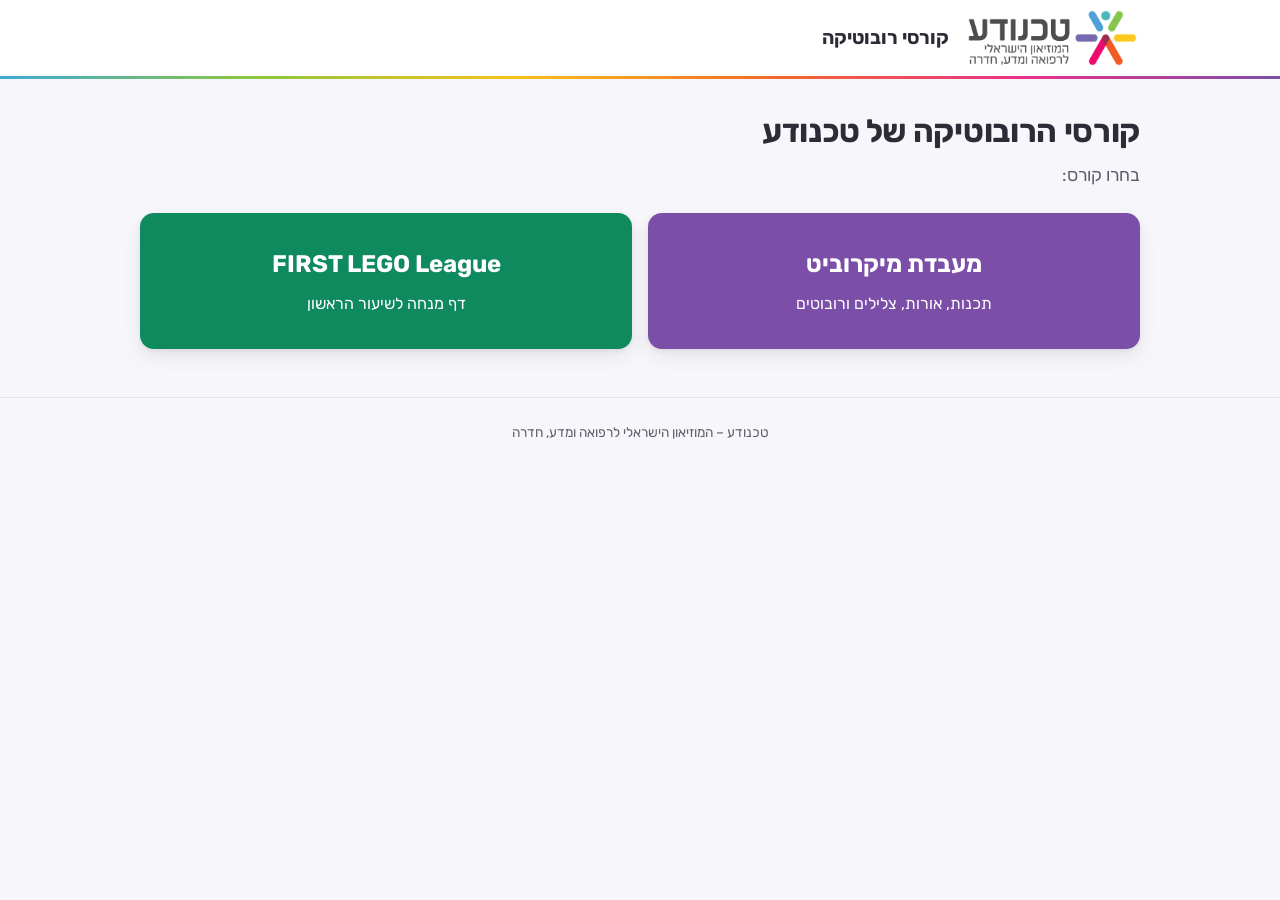
==== commit f3086778: "M2: מנוע משותף ב-shared/, הגדרות קורס ב-course.yml, ערכות צבעים ב-themes.css - app.js, style.css והל" ====
--- a/index.html
+++ b/index.html
@@ -4,11 +4,11 @@
 <meta charset="utf-8">
 <meta name="viewport" content="width=device-width, initial-scale=1">
 <title>קורסי רובוטיקה – טכנודע</title>
-<link rel="icon" href="microbit/assets/logo.png">
+<link rel="icon" href="shared/img/logo.png">
 <link rel="preconnect" href="https://fonts.googleapis.com">
 <link href="https://fonts.googleapis.com/css2?family=Rubik:wght@400;500;700&display=swap" rel="stylesheet">
-<!-- זמני: העיצוב של המיקרוביט, עד שיעבור ל-shared/ (משימה M2). דף הבית ייבנה מ-courses.yml במשימה M3. -->
-<link rel="stylesheet" href="microbit/assets/style.css">
+<!-- זמני: דף הבית ייבנה מ-courses.yml במשימה M3. -->
+<link rel="stylesheet" href="shared/style.css">
 <style>
   .choose .microbit { background: var(--purple); }
   .choose .fll { background: #0f8a5f; }
@@ -16,7 +16,7 @@
 </head>
 <body>
 <header class="site-header"><div class="inner">
-  <a href="./"><img src="microbit/assets/logo.png" alt="טכנודע – המוזיאון הישראלי לרפואה ומדע, חדרה"></a>
+  <a href="./"><img src="shared/img/logo.png" alt="טכנודע – המוזיאון הישראלי לרפואה ומדע, חדרה"></a>
   <a class="course-name" href="./">קורסי רובוטיקה</a>
   <nav></nav>
 </div></header>
--- a/shared/style.css
+++ b/shared/style.css
@@ -0,0 +1,456 @@
+/* עיצוב משותף לכל אתרי הקורסים של טכנודע. צבעי הקורס מגיעים מ-themes.css.
+   Technoda palette, one font (Rubik), calm surfaces: color marks meaning
+   (part of the course, a call to action), not decoration. */
+
+:root {
+  /* Technoda brand */
+  --purple: #7b4fa8;
+  --green: #8cc63f;
+  --yellow: #f7c21b;
+  --orange: #f26b2b;
+  --pink: #e8318a;
+  --blue: #3fa9d6;
+
+  /* Neutrals, tinted toward the brand purple */
+  --ink: #2f2b36;
+  --muted: #625c6c;
+  --bg: #f7f6fa;
+  --card: #ffffff;
+  --line: #e7e4ee;
+  --line-strong: #d6d1e1;
+
+  --radius: 14px;
+  --radius-sm: 10px;
+  --shadow: 0 1px 2px rgba(47, 43, 54, .05), 0 4px 14px rgba(47, 43, 54, .05);
+  --focus: 0 0 0 3px #fff, 0 0 0 5px var(--course);
+
+  --s1: 4px; --s2: 8px; --s3: 12px; --s4: 16px; --s5: 24px; --s6: 32px; --s7: 48px;
+}
+
+* { box-sizing: border-box; }
+html { -webkit-text-size-adjust: 100%; }
+
+body {
+  margin: 0;
+  font-family: "Rubik", "Assistant", Arial, sans-serif;
+  font-size: 18px;
+  line-height: 1.6;
+  color: var(--ink);
+  background: var(--bg);
+}
+
+::selection { background: #e2d5f2; color: var(--ink); }
+
+a { color: var(--course-ink); text-underline-offset: 3px; text-decoration-thickness: 1px; }
+a:hover { color: var(--course); }
+:focus-visible { outline: none; box-shadow: var(--focus); border-radius: 6px; }
+
+.icon { width: 1.1em; height: 1.1em; flex: none; vertical-align: -0.15em; }
+.visually-hidden {
+  position: absolute !important; width: 1px; height: 1px; overflow: hidden;
+  clip: rect(0 0 0 0); white-space: nowrap;
+}
+.ltr { direction: ltr; unicode-bidi: isolate; }
+.loading { color: var(--muted); }
+
+/* ---------- Header / footer ---------- */
+
+.site-header {
+  background: var(--card);
+  border-bottom: 3px solid transparent;
+  border-image: linear-gradient(90deg, var(--blue), var(--green), var(--yellow), var(--orange), var(--pink), var(--purple)) 1;
+}
+.site-header .inner {
+  max-width: 1040px; margin: 0 auto; padding: 10px 20px;
+  display: flex; align-items: center; gap: var(--s4);
+}
+.site-header img { height: 56px; width: auto; display: block; }
+.site-header .course-name {
+  font-size: 1.2rem; font-weight: 700; color: var(--course); text-decoration: none; white-space: nowrap;
+}
+.site-header nav { margin-inline-start: auto; display: flex; gap: var(--s2); }
+.site-header nav a {
+  text-decoration: none; padding: 6px 14px; border-radius: 999px;
+  color: var(--course-ink); font-weight: 500; font-size: .95rem; white-space: nowrap;
+}
+.site-header nav a:hover { background: var(--course-tint); }
+
+.site-footer {
+  text-align: center; color: var(--muted); font-size: .85rem; padding: var(--s5) var(--s4);
+  border-top: 1px solid var(--line);
+}
+
+main { max-width: 1040px; margin: 0 auto; padding: var(--s6) 20px var(--s7); }
+
+h1 { font-size: 2rem; line-height: 1.3; margin: 0 0 var(--s2); letter-spacing: -0.01em; text-wrap: balance; }
+h2 { font-size: 1.3rem; line-height: 1.3; margin: 0 0 var(--s3); }
+h3 { font-size: 1.05rem; line-height: 1.35; margin: 0; }
+.lead { font-size: 1.1rem; color: var(--muted); margin: 0 0 var(--s5); max-width: 62ch; }
+
+/* ---------- Landing ---------- */
+
+.choose {
+  display: grid; grid-template-columns: repeat(auto-fit, minmax(260px, 1fr));
+  gap: var(--s4); margin-top: var(--s5);
+}
+.choose a {
+  display: block; text-decoration: none; color: #fff;
+  border-radius: var(--radius); padding: var(--s6) var(--s5);
+  font-size: 1.5rem; font-weight: 700; text-align: center;
+  box-shadow: 0 2px 4px rgba(47, 43, 54, .08), 0 8px 20px rgba(47, 43, 54, .08);
+  transition: transform .2s cubic-bezier(.2, .8, .2, 1), box-shadow .2s;
+}
+.choose a:hover { transform: translateY(-2px); box-shadow: 0 4px 8px rgba(47, 43, 54, .1), 0 12px 28px rgba(47, 43, 54, .12); }
+.choose a span { display: block; font-size: 1rem; font-weight: 400; margin-top: var(--s2); }
+.choose .student { background: var(--part-1); }
+.choose .guide { background: var(--course); }
+
+/* ---------- Search ---------- */
+
+.search { position: relative; max-width: 640px; }
+.search input {
+  width: 100%; font: inherit; font-size: 1.05rem;
+  padding: 14px 48px 14px 44px; /* RTL: icon on the right, clear button on the left */
+  border: 1.5px solid var(--line-strong); border-radius: var(--radius);
+  background: var(--card); color: var(--ink);
+  transition: border-color .15s;
+}
+.search input::placeholder { color: #8a8494; }
+.search input:hover { border-color: #bfb7cf; }
+.search input:focus { outline: none; border-color: var(--course); box-shadow: 0 0 0 3px #e6dcf3; }
+.search input::-webkit-search-cancel-button { display: none; }
+.search-icon {
+  position: absolute; inset-inline-start: 16px; top: 50%; transform: translateY(-50%);
+  color: var(--muted); width: 20px; height: 20px; pointer-events: none;
+}
+.search-clear {
+  position: absolute; inset-inline-end: 8px; top: 50%; transform: translateY(-50%);
+  border: 0; background: transparent; color: var(--muted); cursor: pointer;
+  width: 36px; height: 36px; border-radius: 50%; display: grid; place-items: center;
+}
+.search-clear[hidden] { display: none; }
+.search-clear:hover { background: var(--bg); color: var(--ink); }
+.search-status { min-height: 1.4em; margin: var(--s2) 0 var(--s4); font-size: .9rem; color: var(--muted); }
+
+.results { list-style: none; margin: 0; padding: 0; display: grid; gap: var(--s2); max-width: 760px; }
+.result a {
+  display: grid; gap: 2px; text-decoration: none; color: inherit;
+  background: var(--card); border: 1px solid var(--line); border-radius: var(--radius-sm);
+  padding: var(--s3) var(--s4); transition: border-color .15s, background .15s;
+}
+.result a:hover { border-color: var(--line-strong); background: #fcfbfe; }
+.result-title { font-weight: 700; color: var(--course-ink); font-size: 1.05rem; }
+.result-where { font-size: .85rem; font-weight: 500; color: var(--tone, var(--part-1)); }
+.result-blurb { font-size: .95rem; color: var(--muted); }
+.result-why { font-size: .88rem; color: var(--muted); }
+.result-why::before { content: "…"; }
+mark { background: #fbeaa6; color: inherit; border-radius: 3px; padding: 0 1px; }
+
+.empty {
+  background: var(--card); border: 1px dashed var(--line-strong); border-radius: var(--radius);
+  padding: var(--s5); text-align: center; color: var(--muted); max-width: 760px;
+}
+.empty p { margin: 0; }
+.empty p + p { margin-top: var(--s1); }
+.empty strong { color: var(--ink); }
+
+/* ---------- Course: part tabs + session list ---------- */
+
+.part-tabs { display: flex; gap: var(--s2); margin-bottom: var(--s3); }
+.part-tab {
+  font: inherit; cursor: pointer; text-align: start;
+  display: grid; gap: 0; padding: 10px 18px;
+  border: 1.5px solid var(--line-strong); border-radius: var(--radius-sm);
+  background: var(--card); color: var(--ink);
+  transition: border-color .15s, background .15s;
+}
+.part-tab:hover { border-color: #bfb7cf; }
+.part-tab-name { font-weight: 700; font-size: 1.05rem; }
+.part-tab-range { font-size: .85rem; color: var(--muted); }
+.part-tab[aria-selected="true"] { border-color: var(--tone, var(--part-1)); background: var(--tone-tint, var(--part-1-tint)); }
+.part-tab[aria-selected="true"] .part-tab-range { color: var(--ink); }
+
+.part-desc { color: var(--muted); margin: 0 0 var(--s4); }
+
+.session-list {
+  list-style: none; margin: 0; padding: 0;
+  background: var(--card); border: 1px solid var(--line); border-radius: var(--radius);
+  display: grid; grid-template-columns: 1fr 1fr;
+}
+.session {
+  display: flex; gap: var(--s4); align-items: flex-start;
+  padding: var(--s4) var(--s5);
+  border-bottom: 1px solid var(--line);
+}
+.session:nth-child(odd) { border-inline-end: 1px solid var(--line); }
+.session:nth-last-child(-n+2):nth-child(odd),
+.session:last-child { border-bottom: 0; }
+.num {
+  flex: none; width: 40px; height: 40px; border-radius: 50%;
+  display: grid; place-items: center;
+  font-weight: 700; font-size: 1rem; font-variant-numeric: tabular-nums;
+  background: var(--tone-tint, var(--part-1-tint)); color: var(--tone, var(--part-1));
+}
+.session-body { min-width: 0; padding-top: 7px; }
+.session h3 { font-weight: 700; }
+.session .note { margin: 2px 0 0; font-size: .85rem; color: var(--pink); font-weight: 500; }
+.session-lessons { display: flex; flex-wrap: wrap; gap: 2px var(--s4); margin-top: var(--s1); }
+.session-lessons a { font-size: .98rem; font-weight: 500; }
+
+/* ---------- Guide: tabs, bank ---------- */
+
+.tabs { display: flex; gap: var(--s2); margin: 0 0 var(--s5); border-bottom: 1px solid var(--line); }
+.tabs button {
+  font: inherit; font-weight: 500; cursor: pointer;
+  border: 0; background: none; color: var(--muted);
+  padding: var(--s2) var(--s1) 10px; margin-bottom: -1px;
+  border-bottom: 2px solid transparent;
+}
+.tabs button:hover { color: var(--ink); }
+.tabs button[aria-selected="true"] { color: var(--course-ink); border-bottom-color: var(--course); }
+
+.filters { display: flex; gap: var(--s3); flex-wrap: wrap; align-items: center; margin: 0 0 var(--s4); }
+.filters select, .filters input {
+  font: inherit; font-size: .95rem; padding: 8px 12px; border-radius: var(--radius-sm);
+  border: 1.5px solid var(--line-strong); background: var(--card); color: var(--ink);
+}
+.filters input { min-width: 220px; }
+#bank-count { font-size: .9rem; color: var(--muted); }
+
+.bank {
+  list-style: none; margin: 0; padding: 0;
+  display: grid; grid-template-columns: repeat(auto-fill, minmax(280px, 1fr)); gap: var(--s3);
+}
+.bank-item {
+  background: var(--card); border: 1px solid var(--line); border-radius: var(--radius-sm);
+  padding: var(--s3) var(--s4); display: grid; gap: 6px; align-content: start;
+}
+.bank-item > a { font-weight: 700; text-decoration: none; }
+.bank-item > a:hover { text-decoration: underline; }
+.bank-item p { margin: 0; font-size: .92rem; color: var(--muted); }
+.bank .empty { grid-column: 1 / -1; }
+
+.tag {
+  display: inline-block; font-size: .78rem; font-weight: 500; line-height: 1.5;
+  padding: 1px 10px; border-radius: 999px; background: var(--bg); color: var(--muted);
+}
+.tags { display: flex; gap: 6px; flex-wrap: wrap; }
+.tag.flag { background: #fdeaf3; color: #b0186a; }
+.tag.level-beginner { background: #edf6e1; color: #45700f; }
+.tag.level-intermediate { background: #fff4d1; color: #7a5b00; }
+.tag.level-advanced { background: #fde6dc; color: #9c3a0c; }
+.tag[class*="tone-"] { background: var(--tone-tint); color: var(--tone-ink); }
+
+/* ---------- Lesson page ---------- */
+
+main.lesson { max-width: 820px; }
+
+.crumb { margin-bottom: var(--s4); }
+.crumb a {
+  display: inline-flex; align-items: center; gap: var(--s2);
+  font-size: .95rem; font-weight: 500; text-decoration: none;
+}
+.crumb a:hover { text-decoration: underline; }
+
+.lesson-head { margin-bottom: var(--s5); }
+.lesson-head h1 { font-size: 2.3rem; margin-bottom: var(--s2); }
+
+.goal {
+  display: flex; gap: var(--s3); align-items: flex-start;
+  font-size: 1.15rem; margin: 0 0 var(--s6);
+}
+.goal .icon { color: var(--part-1); width: 26px; height: 26px; margin-top: 2px; }
+.lead + .goal { margin-top: -8px; }
+
+.lesson-section { margin: 0 0 var(--s6); }
+.lesson-section h2 { display: flex; align-items: center; gap: var(--s2); }
+.lesson-section h2 .icon { color: var(--course); width: 22px; height: 22px; }
+.lesson-section p { margin: 0; max-width: 68ch; }
+
+.concept {
+  background: var(--course-tint); border-radius: var(--radius); padding: var(--s4) var(--s5);
+}
+
+/* Numbered steps */
+.steps ol { list-style: none; counter-reset: step; margin: 0; padding: 0; display: grid; gap: var(--s3); }
+.steps li {
+  counter-increment: step; position: relative;
+  padding-inline-start: 46px; min-height: 32px; padding-top: 3px;
+}
+.steps li::before {
+  content: counter(step);
+  position: absolute; inset-inline-start: 0; top: 0;
+  width: 32px; height: 32px; border-radius: 50%;
+  display: grid; place-items: center;
+  background: var(--course); color: #fff; font-weight: 700; font-size: .95rem;
+  font-variant-numeric: tabular-nums;
+}
+
+.block-name {
+  /* A code block name as it appears in the editor: Hebrew names read right-to-left, English
+     (extension) blocks left-to-right; dir="auto" on the element picks per block. */
+  font-family: inherit; font-size: .92em; font-weight: 500;
+  background: #eef3e6; color: #2f4a0f;
+  padding: 1px 8px; border-radius: 6px;
+  unicode-bidi: isolate; white-space: nowrap;
+}
+span.block-name { direction: ltr; font-family: ui-monospace, "SF Mono", Consolas, monospace; }
+
+.code-img { display: block; max-width: 100%; border-radius: var(--radius-sm); border: 1px solid var(--line); margin-top: var(--s3); background: #fff; }
+
+/* The code panel: the page's one call to action */
+.code-panel {
+  background: var(--card); border: 1px solid var(--line); border-radius: var(--radius);
+  padding: var(--s5); box-shadow: var(--shadow);
+}
+.code-help { color: var(--muted); font-size: .98rem; margin-bottom: var(--s4) !important; }
+.program + .program { margin-top: var(--s4); padding-top: var(--s4); border-top: 1px solid var(--line); }
+.program h3 { margin-bottom: var(--s2); }
+.code-actions { display: flex; gap: var(--s3); flex-wrap: wrap; }
+
+.btn {
+  display: inline-flex; align-items: center; gap: var(--s2);
+  text-decoration: none; font: inherit; font-weight: 500; font-size: 1rem;
+  background: var(--course); color: #fff; border: 1.5px solid var(--course);
+  padding: 10px 20px; border-radius: 999px; cursor: pointer;
+  transition: background .15s, border-color .15s;
+}
+.btn:hover { background: var(--course-ink); border-color: var(--course-ink); color: #fff; }
+.btn.secondary { background: var(--card); color: var(--course-ink); border-color: var(--line-strong); }
+.btn.secondary:hover { background: var(--course-tint); border-color: var(--course); color: var(--course-ink); }
+
+/* Tip + challenge side by side */
+.extras { display: grid; grid-template-columns: 1fr 1fr; gap: var(--s4); margin: 0 0 var(--s6); }
+.extra { border-radius: var(--radius); padding: var(--s4) var(--s5); }
+.extra h2 { display: flex; align-items: center; gap: var(--s2); font-size: 1.1rem; margin-bottom: var(--s2); }
+.extra h2 .icon { width: 20px; height: 20px; }
+.extra p { margin: 0; }
+.tip { background: #fdf7e0; }
+.tip h2 .icon { color: #a77c00; }
+.challenge { background: #fdeef5; }
+.challenge h2 .icon { color: #c11c74; }
+
+.next-up {
+  display: flex; flex-wrap: wrap; gap: var(--s2) var(--s4); align-items: baseline;
+  padding: var(--s4) 0; border-top: 1px solid var(--line); font-size: .98rem;
+}
+.next-up span { color: var(--muted); }
+.next-up a { font-weight: 500; }
+
+.lesson-foot {
+  display: flex; flex-wrap: wrap; gap: var(--s2) var(--s5);
+  padding-top: var(--s4); border-top: 1px solid var(--line);
+}
+.next-up + .lesson-foot { border-top: 0; padding-top: 0; }
+.lesson-foot a, .lesson-foot button {
+  display: inline-flex; align-items: center; gap: 6px;
+  font: inherit; font-size: .92rem; color: var(--muted);
+  background: none; border: 0; padding: 4px 0; cursor: pointer; text-decoration: none;
+}
+.lesson-foot a:hover, .lesson-foot button:hover { color: var(--course-ink); text-decoration: underline; }
+
+/* Guide notes on the lesson page */
+.guide-notes {
+  background: var(--card); border: 1px solid var(--line); border-radius: var(--radius);
+  margin: 0 0 var(--s5); box-shadow: var(--shadow);
+}
+.guide-notes summary {
+  display: flex; align-items: center; gap: var(--s2); cursor: pointer; list-style: none;
+  padding: var(--s4) var(--s5); font-weight: 700; font-size: 1.15rem; color: var(--course-ink);
+}
+.guide-notes summary::-webkit-details-marker { display: none; }
+.guide-notes summary::after {
+  content: ""; margin-inline-start: auto; width: 9px; height: 9px;
+  border-right: 2px solid currentColor; border-bottom: 2px solid currentColor;
+  transform: translateY(-2px) rotate(45deg); transition: transform .2s;
+}
+.guide-notes:not([open]) summary::after { transform: rotate(135deg); }
+.guide-notes .duration {
+  font-size: .85rem; font-weight: 500; color: var(--course-ink);
+  background: var(--course-tint); padding: 2px 10px; border-radius: 999px;
+}
+.guide-grid {
+  display: grid; grid-template-columns: 1fr 1fr; gap: var(--s4) var(--s6);
+  padding: 0 var(--s5) var(--s5); font-size: .97rem;
+}
+.guide-grid h3 { font-size: .95rem; color: var(--muted); margin-bottom: var(--s1); }
+.guide-grid ul, .guide-grid ol { margin: 0; padding-inline-start: 20px; }
+.guide-grid p { margin: 0; }
+
+.view-divider {
+  display: flex; align-items: center; gap: var(--s3); margin: 0 0 var(--s5);
+  font-size: .9rem; color: var(--muted);
+}
+.view-divider span { font-weight: 500; }
+.view-divider::after { content: ""; flex: 1; height: 1px; background: var(--line); order: 1; }
+.view-divider a { order: 2; }
+
+.warning {
+  background: #fff1e9; border: 1.5px solid var(--orange); color: #8a3208;
+  padding: var(--s3) var(--s4); border-radius: var(--radius-sm); margin-bottom: var(--s4);
+}
+
+/* ---------- Guide password ---------- */
+
+.gate {
+  max-width: 420px; margin: var(--s6) auto 0;
+  background: var(--card); border: 1px solid var(--line); border-radius: var(--radius);
+  padding: var(--s5); box-shadow: var(--shadow);
+}
+.gate h1 { font-size: 1.5rem; }
+.gate p { margin: 0 0 var(--s4); color: var(--muted); }
+.gate form { display: flex; gap: var(--s2); flex-wrap: wrap; margin-bottom: var(--s3); }
+.gate input {
+  flex: 1 1 180px; min-width: 0; font: inherit; padding: 10px 14px; min-height: 44px;
+  border: 1.5px solid var(--line-strong); border-radius: var(--radius-sm);
+  background: var(--card); color: var(--ink);
+}
+.gate input:focus { outline: none; border-color: var(--course); box-shadow: 0 0 0 3px var(--course-tint); }
+.gate .btn { min-height: 44px; }
+.gate-error { color: #8a3208; font-weight: 500; margin: var(--s3) 0 0 !important; }
+.gate-error:empty { display: none; }
+
+/* ---------- Small screens ---------- */
+
+@media (max-width: 760px) {
+  .session-list { grid-template-columns: 1fr; }
+  .session:nth-child(odd) { border-inline-end: 0; }
+  .session:nth-last-child(-n+2):nth-child(odd) { border-bottom: 1px solid var(--line); }
+  .session:last-child { border-bottom: 0; }
+  .extras, .guide-grid { grid-template-columns: 1fr; }
+}
+
+@media (max-width: 600px) {
+  body { font-size: 17px; }
+  main { padding: var(--s5) 16px var(--s6); }
+  h1 { font-size: 1.6rem; }
+  .lesson-head h1 { font-size: 1.9rem; }
+  .site-header .inner { padding: 8px 16px; gap: var(--s3); }
+  .site-header img { height: 42px; }
+  .site-header .course-name { font-size: 1rem; }
+  .site-header nav a { padding: 6px 10px; font-size: .9rem; }
+  .part-tabs { display: grid; grid-template-columns: 1fr 1fr; }
+  .session { padding: var(--s3) var(--s4); gap: var(--s3); }
+  .num { width: 36px; height: 36px; font-size: .95rem; }
+  .session-body { padding-top: 5px; }
+  .code-panel { padding: var(--s4); }
+  .code-actions .btn { flex: 1 1 auto; justify-content: center; }
+  .guide-notes summary { padding: var(--s3) var(--s4); }
+  .guide-grid { padding: 0 var(--s4) var(--s4); }
+}
+
+/* Two-link nav doesn't fit beside the course name on narrow phones: keep the logo, drop the name. */
+@media (max-width: 420px) {
+  .site-header:has(nav a + a) .course-name { display: none; }
+}
+
+@media (prefers-reduced-motion: reduce) {
+  * { transition: none !important; }
+}
+
+@media print {
+  .site-header nav, .site-footer, .lesson-foot, .next-up, .view-divider a, .search, .search-status, .part-tabs, .code-actions { display: none !important; }
+  body { background: #fff; font-size: 14px; }
+  .code-panel, .guide-notes { box-shadow: none; }
+  .lesson-section, .extra { break-inside: avoid; }
+}
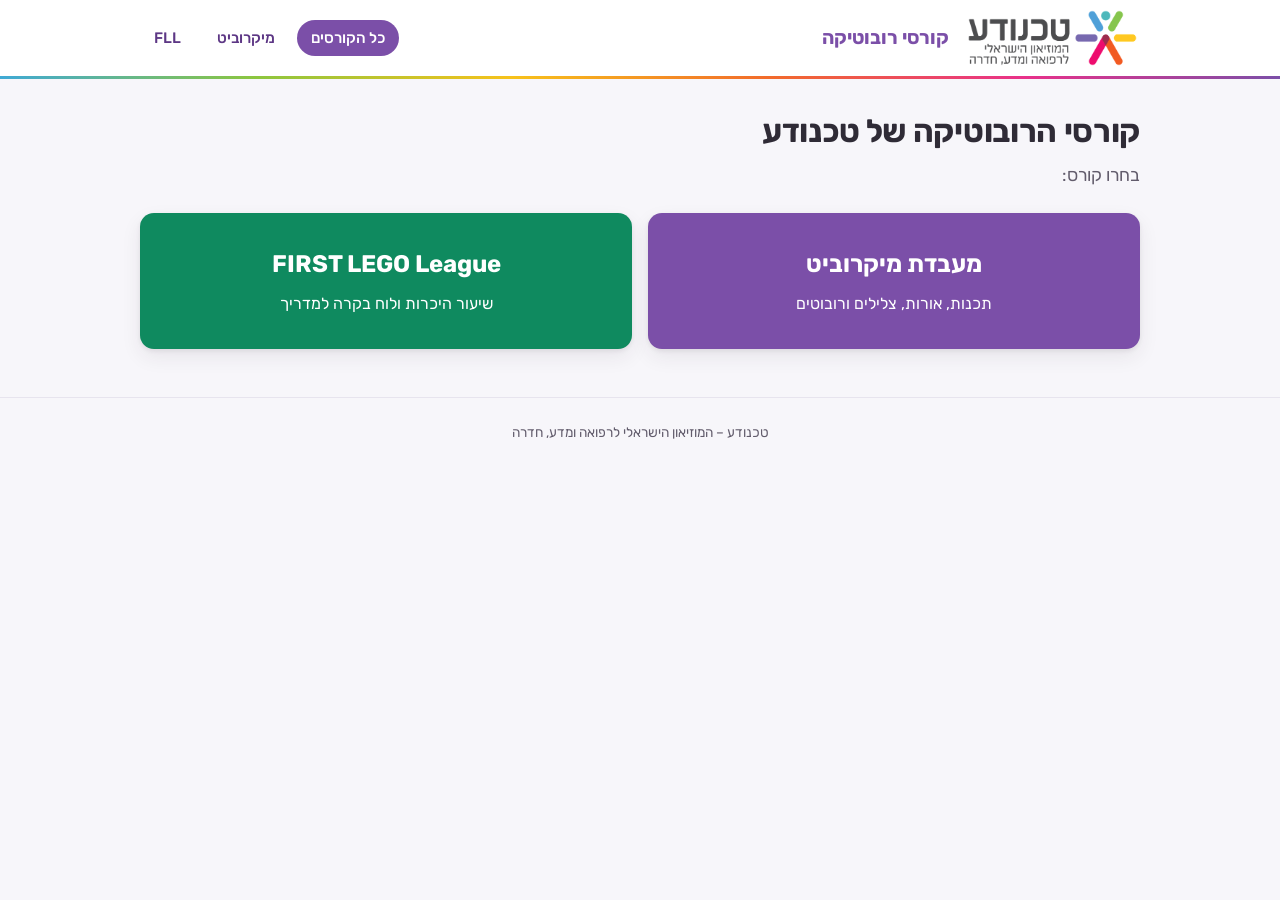
==== commit 6281afcf: "כפתורי ניווט בכל העמודים - סרגל עליון: כל הקורסים · בית הקורס · תלמידים · מדריכים, העמוד הנוכחי מסומ" ====
--- a/index.html
+++ b/index.html
@@ -4,11 +4,11 @@
 <meta charset="utf-8">
 <meta name="viewport" content="width=device-width, initial-scale=1">
 <title>קורסי רובוטיקה – טכנודע</title>
-<link rel="icon" href="shared/img/logo.png">
+<link rel="icon" href="microbit/assets/logo.png">
 <link rel="preconnect" href="https://fonts.googleapis.com">
 <link href="https://fonts.googleapis.com/css2?family=Rubik:wght@400;500;700&display=swap" rel="stylesheet">
-<!-- זמני: דף הבית ייבנה מ-courses.yml במשימה M3. -->
-<link rel="stylesheet" href="shared/style.css">
+<!-- זמני: העיצוב של המיקרוביט, עד שיעבור ל-shared/ (משימה M2). דף הבית ייבנה מ-courses.yml במשימה M3. -->
+<link rel="stylesheet" href="microbit/assets/style.css">
 <style>
   .choose .microbit { background: var(--purple); }
   .choose .fll { background: #0f8a5f; }
@@ -16,16 +16,16 @@
 </head>
 <body>
 <header class="site-header"><div class="inner">
-  <a href="./"><img src="shared/img/logo.png" alt="טכנודע – המוזיאון הישראלי לרפואה ומדע, חדרה"></a>
+  <a href="./"><img src="microbit/assets/logo.png" alt="טכנודע – המוזיאון הישראלי לרפואה ומדע, חדרה"></a>
   <a class="course-name" href="./">קורסי רובוטיקה</a>
-  <nav></nav>
+  <nav aria-label="ניווט באתר"><a href="./" aria-current="page">כל הקורסים</a><a href="microbit/">מיקרוביט</a><a href="fll/">FLL</a></nav>
 </div></header>
 <main>
   <h1>קורסי הרובוטיקה של טכנודע</h1>
   <p class="lead">בחרו קורס:</p>
   <div class="choose">
     <a class="microbit" href="microbit/">מעבדת מיקרוביט<span>תכנות, אורות, צלילים ורובוטים</span></a>
-    <a class="fll" href="fll/">FIRST LEGO League<span>דף מנחה לשיעור הראשון</span></a>
+    <a class="fll" href="fll/">FIRST LEGO League<span>שיעור היכרות ולוח בקרה למדריך</span></a>
   </div>
 </main>
 <footer class="site-footer">טכנודע – המוזיאון הישראלי לרפואה ומדע, חדרה</footer>
--- a/microbit/assets/style.css
+++ b/microbit/assets/style.css
@@ -0,0 +1,470 @@
+/* מעבדת מיקרוביט – טכנודע
+   Technoda palette, one font (Rubik), calm surfaces: color marks meaning
+   (part of the course, a call to action), not decoration. */
+
+:root {
+  /* Technoda brand */
+  --purple: #7b4fa8;
+  --purple-ink: #5d3785;
+  --purple-tint: #f3eefa;
+  --green: #8cc63f;
+  --yellow: #f7c21b;
+  --orange: #f26b2b;
+  --pink: #e8318a;
+  --blue: #3fa9d6;
+
+  /* Neutrals, tinted toward the brand purple */
+  --ink: #2f2b36;
+  --muted: #625c6c;
+  --bg: #f7f6fa;
+  --card: #ffffff;
+  --line: #e7e4ee;
+  --line-strong: #d6d1e1;
+
+  /* Parts of the course */
+  --part-microbit: #1f88b8;
+  --part-microbit-tint: #e6f4fa;
+  --part-tinybit: #d4561a;
+  --part-tinybit-tint: #fdeee6;
+
+  --radius: 14px;
+  --radius-sm: 10px;
+  --shadow: 0 1px 2px rgba(47, 43, 54, .05), 0 4px 14px rgba(47, 43, 54, .05);
+  --focus: 0 0 0 3px #fff, 0 0 0 5px var(--purple);
+
+  --s1: 4px; --s2: 8px; --s3: 12px; --s4: 16px; --s5: 24px; --s6: 32px; --s7: 48px;
+}
+
+* { box-sizing: border-box; }
+html { -webkit-text-size-adjust: 100%; }
+
+body {
+  margin: 0;
+  font-family: "Rubik", "Assistant", Arial, sans-serif;
+  font-size: 18px;
+  line-height: 1.6;
+  color: var(--ink);
+  background: var(--bg);
+}
+
+::selection { background: #e2d5f2; color: var(--ink); }
+
+a { color: var(--purple-ink); text-underline-offset: 3px; text-decoration-thickness: 1px; }
+a:hover { color: var(--purple); }
+:focus-visible { outline: none; box-shadow: var(--focus); border-radius: 6px; }
+
+.icon { width: 1.1em; height: 1.1em; flex: none; vertical-align: -0.15em; }
+.visually-hidden {
+  position: absolute !important; width: 1px; height: 1px; overflow: hidden;
+  clip: rect(0 0 0 0); white-space: nowrap;
+}
+.ltr { direction: ltr; unicode-bidi: isolate; }
+.loading { color: var(--muted); }
+
+/* ---------- Header / footer ---------- */
+
+.site-header {
+  background: var(--card);
+  border-bottom: 3px solid transparent;
+  border-image: linear-gradient(90deg, var(--blue), var(--green), var(--yellow), var(--orange), var(--pink), var(--purple)) 1;
+}
+.site-header .inner {
+  max-width: 1040px; margin: 0 auto; padding: 10px 20px;
+  display: flex; align-items: center; gap: var(--s4);
+}
+.site-header img { height: 56px; width: auto; display: block; }
+.site-header .course-name {
+  font-size: 1.2rem; font-weight: 700; color: var(--purple); text-decoration: none; white-space: nowrap;
+}
+.site-header nav { margin-inline-start: auto; display: flex; gap: var(--s2); }
+.site-header nav a {
+  text-decoration: none; padding: 6px 14px; border-radius: 999px;
+  color: var(--purple-ink); font-weight: 500; font-size: .95rem; white-space: nowrap;
+}
+.site-header nav a:hover { background: var(--purple-tint); }
+.site-header nav a[aria-current="page"] { background: var(--purple); color: #fff; }
+.icon.flip { transform: scaleX(-1); }
+
+/* Previous / next lesson */
+.pager {
+  display: grid; grid-template-columns: 1fr 1fr; gap: var(--s3);
+  padding: var(--s4) 0; border-top: 1px solid var(--line);
+}
+.pager a {
+  display: block; text-decoration: none; color: var(--ink); font-weight: 500;
+  background: var(--card); border: 1px solid var(--line); border-radius: var(--radius-sm); padding: var(--s3) var(--s4);
+}
+.pager a:hover { border-color: var(--purple); color: var(--purple-ink); }
+.pager .next { text-align: left; }
+.pager small { display: flex; align-items: center; gap: 6px; color: var(--muted); font-weight: 400; font-size: .85rem; }
+.pager .next small { justify-content: flex-end; }
+.pager + .lesson-foot, .next-up + .pager { border-top: 0; padding-top: 0; }
+
+.site-footer {
+  text-align: center; color: var(--muted); font-size: .85rem; padding: var(--s5) var(--s4);
+  border-top: 1px solid var(--line);
+}
+
+main { max-width: 1040px; margin: 0 auto; padding: var(--s6) 20px var(--s7); }
+
+h1 { font-size: 2rem; line-height: 1.3; margin: 0 0 var(--s2); letter-spacing: -0.01em; text-wrap: balance; }
+h2 { font-size: 1.3rem; line-height: 1.3; margin: 0 0 var(--s3); }
+h3 { font-size: 1.05rem; line-height: 1.35; margin: 0; }
+.lead { font-size: 1.1rem; color: var(--muted); margin: 0 0 var(--s5); max-width: 62ch; }
+
+/* ---------- Landing ---------- */
+
+.choose {
+  display: grid; grid-template-columns: repeat(auto-fit, minmax(260px, 1fr));
+  gap: var(--s4); margin-top: var(--s5);
+}
+.choose a {
+  display: block; text-decoration: none; color: #fff;
+  border-radius: var(--radius); padding: var(--s6) var(--s5);
+  font-size: 1.5rem; font-weight: 700; text-align: center;
+  box-shadow: 0 2px 4px rgba(47, 43, 54, .08), 0 8px 20px rgba(47, 43, 54, .08);
+  transition: transform .2s cubic-bezier(.2, .8, .2, 1), box-shadow .2s;
+}
+.choose a:hover { transform: translateY(-2px); box-shadow: 0 4px 8px rgba(47, 43, 54, .1), 0 12px 28px rgba(47, 43, 54, .12); }
+.choose a span { display: block; font-size: 1rem; font-weight: 400; margin-top: var(--s2); }
+.choose .student { background: var(--part-microbit); }
+.choose .guide { background: var(--purple); }
+
+/* ---------- Search ---------- */
+
+.search { position: relative; max-width: 640px; }
+.search input {
+  width: 100%; font: inherit; font-size: 1.05rem;
+  padding: 14px 48px 14px 44px; /* RTL: icon on the right, clear button on the left */
+  border: 1.5px solid var(--line-strong); border-radius: var(--radius);
+  background: var(--card); color: var(--ink);
+  transition: border-color .15s;
+}
+.search input::placeholder { color: #8a8494; }
+.search input:hover { border-color: #bfb7cf; }
+.search input:focus { outline: none; border-color: var(--purple); box-shadow: 0 0 0 3px #e6dcf3; }
+.search input::-webkit-search-cancel-button { display: none; }
+.search-icon {
+  position: absolute; inset-inline-start: 16px; top: 50%; transform: translateY(-50%);
+  color: var(--muted); width: 20px; height: 20px; pointer-events: none;
+}
+.search-clear {
+  position: absolute; inset-inline-end: 8px; top: 50%; transform: translateY(-50%);
+  border: 0; background: transparent; color: var(--muted); cursor: pointer;
+  width: 36px; height: 36px; border-radius: 50%; display: grid; place-items: center;
+}
+.search-clear[hidden] { display: none; }
+.search-clear:hover { background: var(--bg); color: var(--ink); }
+.search-status { min-height: 1.4em; margin: var(--s2) 0 var(--s4); font-size: .9rem; color: var(--muted); }
+
+.results { list-style: none; margin: 0; padding: 0; display: grid; gap: var(--s2); max-width: 760px; }
+.result a {
+  display: grid; gap: 2px; text-decoration: none; color: inherit;
+  background: var(--card); border: 1px solid var(--line); border-radius: var(--radius-sm);
+  padding: var(--s3) var(--s4); transition: border-color .15s, background .15s;
+}
+.result a:hover { border-color: var(--line-strong); background: #fcfbfe; }
+.result-title { font-weight: 700; color: var(--purple-ink); font-size: 1.05rem; }
+.result-where { font-size: .85rem; font-weight: 500; color: var(--part-microbit); }
+.result.part-tinybit .result-where { color: var(--part-tinybit); }
+.result-blurb { font-size: .95rem; color: var(--muted); }
+.result-why { font-size: .88rem; color: var(--muted); }
+.result-why::before { content: "…"; }
+mark { background: #fbeaa6; color: inherit; border-radius: 3px; padding: 0 1px; }
+
+.empty {
+  background: var(--card); border: 1px dashed var(--line-strong); border-radius: var(--radius);
+  padding: var(--s5); text-align: center; color: var(--muted); max-width: 760px;
+}
+.empty p { margin: 0; }
+.empty p + p { margin-top: var(--s1); }
+.empty strong { color: var(--ink); }
+
+/* ---------- Course: part tabs + session list ---------- */
+
+.part-tabs { display: flex; gap: var(--s2); margin-bottom: var(--s3); }
+.part-tab {
+  font: inherit; cursor: pointer; text-align: start;
+  display: grid; gap: 0; padding: 10px 18px;
+  border: 1.5px solid var(--line-strong); border-radius: var(--radius-sm);
+  background: var(--card); color: var(--ink);
+  transition: border-color .15s, background .15s;
+}
+.part-tab:hover { border-color: #bfb7cf; }
+.part-tab-name { font-weight: 700; font-size: 1.05rem; }
+.part-tab-range { font-size: .85rem; color: var(--muted); }
+.part-tab.part-microbit[aria-selected="true"] { border-color: var(--part-microbit); background: var(--part-microbit-tint); }
+.part-tab.part-tinybit[aria-selected="true"] { border-color: var(--part-tinybit); background: var(--part-tinybit-tint); }
+.part-tab[aria-selected="true"] .part-tab-range { color: var(--ink); }
+
+.part-desc { color: var(--muted); margin: 0 0 var(--s4); }
+
+.session-list {
+  list-style: none; margin: 0; padding: 0;
+  background: var(--card); border: 1px solid var(--line); border-radius: var(--radius);
+  display: grid; grid-template-columns: 1fr 1fr;
+}
+.session {
+  display: flex; gap: var(--s4); align-items: flex-start;
+  padding: var(--s4) var(--s5);
+  border-bottom: 1px solid var(--line);
+}
+.session:nth-child(odd) { border-inline-end: 1px solid var(--line); }
+.session:nth-last-child(-n+2):nth-child(odd),
+.session:last-child { border-bottom: 0; }
+.num {
+  flex: none; width: 40px; height: 40px; border-radius: 50%;
+  display: grid; place-items: center;
+  font-weight: 700; font-size: 1rem; font-variant-numeric: tabular-nums;
+  background: var(--part-microbit-tint); color: var(--part-microbit);
+}
+.part-tinybit .num { background: var(--part-tinybit-tint); color: var(--part-tinybit); }
+.session-body { min-width: 0; padding-top: 7px; }
+.session h3 { font-weight: 700; }
+.session .note { margin: 2px 0 0; font-size: .85rem; color: var(--pink); font-weight: 500; }
+.session-lessons { display: flex; flex-wrap: wrap; gap: 2px var(--s4); margin-top: var(--s1); }
+.session-lessons a { font-size: .98rem; font-weight: 500; }
+
+/* ---------- Guide: tabs, bank ---------- */
+
+.tabs { display: flex; gap: var(--s2); margin: 0 0 var(--s5); border-bottom: 1px solid var(--line); }
+.tabs button {
+  font: inherit; font-weight: 500; cursor: pointer;
+  border: 0; background: none; color: var(--muted);
+  padding: var(--s2) var(--s1) 10px; margin-bottom: -1px;
+  border-bottom: 2px solid transparent;
+}
+.tabs button:hover { color: var(--ink); }
+.tabs button[aria-selected="true"] { color: var(--purple-ink); border-bottom-color: var(--purple); }
+
+.filters { display: flex; gap: var(--s3); flex-wrap: wrap; align-items: center; margin: 0 0 var(--s4); }
+.filters select, .filters input {
+  font: inherit; font-size: .95rem; padding: 8px 12px; border-radius: var(--radius-sm);
+  border: 1.5px solid var(--line-strong); background: var(--card); color: var(--ink);
+}
+.filters input { min-width: 220px; }
+#bank-count { font-size: .9rem; color: var(--muted); }
+
+.bank {
+  list-style: none; margin: 0; padding: 0;
+  display: grid; grid-template-columns: repeat(auto-fill, minmax(280px, 1fr)); gap: var(--s3);
+}
+.bank-item {
+  background: var(--card); border: 1px solid var(--line); border-radius: var(--radius-sm);
+  padding: var(--s3) var(--s4); display: grid; gap: 6px; align-content: start;
+}
+.bank-item > a { font-weight: 700; text-decoration: none; }
+.bank-item > a:hover { text-decoration: underline; }
+.bank-item p { margin: 0; font-size: .92rem; color: var(--muted); }
+.bank .empty { grid-column: 1 / -1; }
+
+.tag {
+  display: inline-block; font-size: .78rem; font-weight: 500; line-height: 1.5;
+  padding: 1px 10px; border-radius: 999px; background: var(--bg); color: var(--muted);
+}
+.tags { display: flex; gap: 6px; flex-wrap: wrap; }
+.tag.v2 { background: #fdeaf3; color: #b0186a; }
+.tag.level-beginner { background: #edf6e1; color: #45700f; }
+.tag.level-intermediate { background: #fff4d1; color: #7a5b00; }
+.tag.level-advanced { background: #fde6dc; color: #9c3a0c; }
+.tag.src-microbit { background: var(--part-microbit-tint); color: #17698f; }
+.tag.src-tinybit { background: var(--part-tinybit-tint); color: #9c3a0c; }
+.tag.src-project { background: var(--purple-tint); color: var(--purple-ink); }
+
+/* ---------- Lesson page ---------- */
+
+main.lesson { max-width: 820px; }
+
+.crumb { margin-bottom: var(--s4); }
+.crumb a {
+  display: inline-flex; align-items: center; gap: var(--s2);
+  font-size: .95rem; font-weight: 500; text-decoration: none;
+}
+.crumb a:hover { text-decoration: underline; }
+
+.lesson-head { margin-bottom: var(--s5); }
+.lesson-head h1 { font-size: 2.3rem; margin-bottom: var(--s2); }
+
+.goal {
+  display: flex; gap: var(--s3); align-items: flex-start;
+  font-size: 1.15rem; margin: 0 0 var(--s6);
+}
+.goal .icon { color: var(--part-microbit); width: 26px; height: 26px; margin-top: 2px; }
+.lead + .goal { margin-top: -8px; }
+
+.lesson-section { margin: 0 0 var(--s6); }
+.lesson-section h2 { display: flex; align-items: center; gap: var(--s2); }
+.lesson-section h2 .icon { color: var(--purple); width: 22px; height: 22px; }
+.lesson-section p { margin: 0; max-width: 68ch; }
+
+.concept {
+  background: var(--purple-tint); border-radius: var(--radius); padding: var(--s4) var(--s5);
+}
+
+/* Numbered steps */
+.steps ol { list-style: none; counter-reset: step; margin: 0; padding: 0; display: grid; gap: var(--s3); }
+.steps li {
+  counter-increment: step; position: relative;
+  padding-inline-start: 46px; min-height: 32px; padding-top: 3px;
+}
+.steps li::before {
+  content: counter(step);
+  position: absolute; inset-inline-start: 0; top: 0;
+  width: 32px; height: 32px; border-radius: 50%;
+  display: grid; place-items: center;
+  background: var(--purple); color: #fff; font-weight: 700; font-size: .95rem;
+  font-variant-numeric: tabular-nums;
+}
+
+.block-name {
+  /* A block as it appears in MakeCode: Hebrew names read right-to-left, extension
+     blocks (Tiny:bit) left-to-right; dir="auto" on the element picks per block. */
+  font-family: inherit; font-size: .92em; font-weight: 500;
+  background: #eef3e6; color: #2f4a0f;
+  padding: 1px 8px; border-radius: 6px;
+  unicode-bidi: isolate; white-space: nowrap;
+}
+span.block-name { direction: ltr; font-family: ui-monospace, "SF Mono", Consolas, monospace; }
+
+.code-img { display: block; max-width: 100%; border-radius: var(--radius-sm); border: 1px solid var(--line); margin-top: var(--s3); background: #fff; }
+
+/* The code panel: the page's one call to action */
+.code-panel {
+  background: var(--card); border: 1px solid var(--line); border-radius: var(--radius);
+  padding: var(--s5); box-shadow: var(--shadow);
+}
+.code-help { color: var(--muted); font-size: .98rem; margin-bottom: var(--s4) !important; }
+.program + .program { margin-top: var(--s4); padding-top: var(--s4); border-top: 1px solid var(--line); }
+.program h3 { margin-bottom: var(--s2); }
+.code-actions { display: flex; gap: var(--s3); flex-wrap: wrap; }
+
+.btn {
+  display: inline-flex; align-items: center; gap: var(--s2);
+  text-decoration: none; font: inherit; font-weight: 500; font-size: 1rem;
+  background: var(--purple); color: #fff; border: 1.5px solid var(--purple);
+  padding: 10px 20px; border-radius: 999px; cursor: pointer;
+  transition: background .15s, border-color .15s;
+}
+.btn:hover { background: var(--purple-ink); border-color: var(--purple-ink); color: #fff; }
+.btn.secondary { background: var(--card); color: var(--purple-ink); border-color: var(--line-strong); }
+.btn.secondary:hover { background: var(--purple-tint); border-color: var(--purple); color: var(--purple-ink); }
+
+/* Tip + challenge side by side */
+.extras { display: grid; grid-template-columns: 1fr 1fr; gap: var(--s4); margin: 0 0 var(--s6); }
+.extra { border-radius: var(--radius); padding: var(--s4) var(--s5); }
+.extra h2 { display: flex; align-items: center; gap: var(--s2); font-size: 1.1rem; margin-bottom: var(--s2); }
+.extra h2 .icon { width: 20px; height: 20px; }
+.extra p { margin: 0; }
+.tip { background: #fdf7e0; }
+.tip h2 .icon { color: #a77c00; }
+.challenge { background: #fdeef5; }
+.challenge h2 .icon { color: #c11c74; }
+
+.next-up {
+  display: flex; flex-wrap: wrap; gap: var(--s2) var(--s4); align-items: baseline;
+  padding: var(--s4) 0; border-top: 1px solid var(--line); font-size: .98rem;
+}
+.next-up span { color: var(--muted); }
+.next-up a { font-weight: 500; }
+
+.lesson-foot {
+  display: flex; flex-wrap: wrap; gap: var(--s2) var(--s5);
+  padding-top: var(--s4); border-top: 1px solid var(--line);
+}
+.next-up + .lesson-foot { border-top: 0; padding-top: 0; }
+.lesson-foot a, .lesson-foot button {
+  display: inline-flex; align-items: center; gap: 6px;
+  font: inherit; font-size: .92rem; color: var(--muted);
+  background: none; border: 0; padding: 4px 0; cursor: pointer; text-decoration: none;
+}
+.lesson-foot a:hover, .lesson-foot button:hover { color: var(--purple-ink); text-decoration: underline; }
+
+/* Guide notes on the lesson page */
+.guide-notes {
+  background: var(--card); border: 1px solid var(--line); border-radius: var(--radius);
+  margin: 0 0 var(--s5); box-shadow: var(--shadow);
+}
+.guide-notes summary {
+  display: flex; align-items: center; gap: var(--s2); cursor: pointer; list-style: none;
+  padding: var(--s4) var(--s5); font-weight: 700; font-size: 1.15rem; color: var(--purple-ink);
+}
+.guide-notes summary::-webkit-details-marker { display: none; }
+.guide-notes summary::after {
+  content: ""; margin-inline-start: auto; width: 9px; height: 9px;
+  border-right: 2px solid currentColor; border-bottom: 2px solid currentColor;
+  transform: translateY(-2px) rotate(45deg); transition: transform .2s;
+}
+.guide-notes:not([open]) summary::after { transform: rotate(135deg); }
+.guide-notes .duration {
+  font-size: .85rem; font-weight: 500; color: var(--purple-ink);
+  background: var(--purple-tint); padding: 2px 10px; border-radius: 999px;
+}
+.guide-grid {
+  display: grid; grid-template-columns: 1fr 1fr; gap: var(--s4) var(--s6);
+  padding: 0 var(--s5) var(--s5); font-size: .97rem;
+}
+.guide-grid h3 { font-size: .95rem; color: var(--muted); margin-bottom: var(--s1); }
+.guide-grid ul, .guide-grid ol { margin: 0; padding-inline-start: 20px; }
+.guide-grid p { margin: 0; }
+
+.view-divider {
+  display: flex; align-items: center; gap: var(--s3); margin: 0 0 var(--s5);
+  font-size: .9rem; color: var(--muted);
+}
+.view-divider span { font-weight: 500; }
+.view-divider::after { content: ""; flex: 1; height: 1px; background: var(--line); order: 1; }
+.view-divider a { order: 2; }
+
+.warning {
+  background: #fff1e9; border: 1.5px solid var(--orange); color: #8a3208;
+  padding: var(--s3) var(--s4); border-radius: var(--radius-sm); margin-bottom: var(--s4);
+}
+
+/* ---------- Small screens ---------- */
+
+@media (max-width: 760px) {
+  .session-list { grid-template-columns: 1fr; }
+  .session:nth-child(odd) { border-inline-end: 0; }
+  .session:nth-last-child(-n+2):nth-child(odd) { border-bottom: 1px solid var(--line); }
+  .session:last-child { border-bottom: 0; }
+  .extras, .guide-grid { grid-template-columns: 1fr; }
+}
+
+@media (max-width: 600px) {
+  body { font-size: 17px; }
+  main { padding: var(--s5) 16px var(--s6); }
+  h1 { font-size: 1.6rem; }
+  .lesson-head h1 { font-size: 1.9rem; }
+  .site-header .inner { padding: 8px 16px; gap: var(--s3); }
+  .site-header img { height: 42px; }
+  .site-header .course-name { font-size: 1rem; }
+  .site-header .inner { flex-wrap: wrap; row-gap: 4px; }
+  .site-header nav { order: 3; width: 100%; margin-inline-start: 0; overflow-x: auto; scrollbar-width: none; gap: 4px; }
+  .site-header nav::-webkit-scrollbar { display: none; }
+  .site-header nav a { padding: 6px 12px; font-size: .9rem; }
+  .pager { grid-template-columns: 1fr; }
+  .part-tabs { display: grid; grid-template-columns: 1fr 1fr; }
+  .session { padding: var(--s3) var(--s4); gap: var(--s3); }
+  .num { width: 36px; height: 36px; font-size: .95rem; }
+  .session-body { padding-top: 5px; }
+  .code-panel { padding: var(--s4); }
+  .code-actions .btn { flex: 1 1 auto; justify-content: center; }
+  .guide-notes summary { padding: var(--s3) var(--s4); }
+  .guide-grid { padding: 0 var(--s4) var(--s4); }
+}
+
+/* Two-link nav doesn't fit beside the course name on narrow phones: keep the logo, drop the name. */
+@media (max-width: 420px) {
+  .site-header:has(nav a + a) .course-name { display: none; }
+}
+
+@media (prefers-reduced-motion: reduce) {
+  * { transition: none !important; }
+}
+
+@media print {
+  .site-header nav, .site-footer, .lesson-foot, .next-up, .pager, .view-divider a, .search, .search-status, .part-tabs, .code-actions { display: none !important; }
+  body { background: #fff; font-size: 14px; }
+  .code-panel, .guide-notes { box-shadow: none; }
+  .lesson-section, .extra { break-inside: avoid; }
+}
